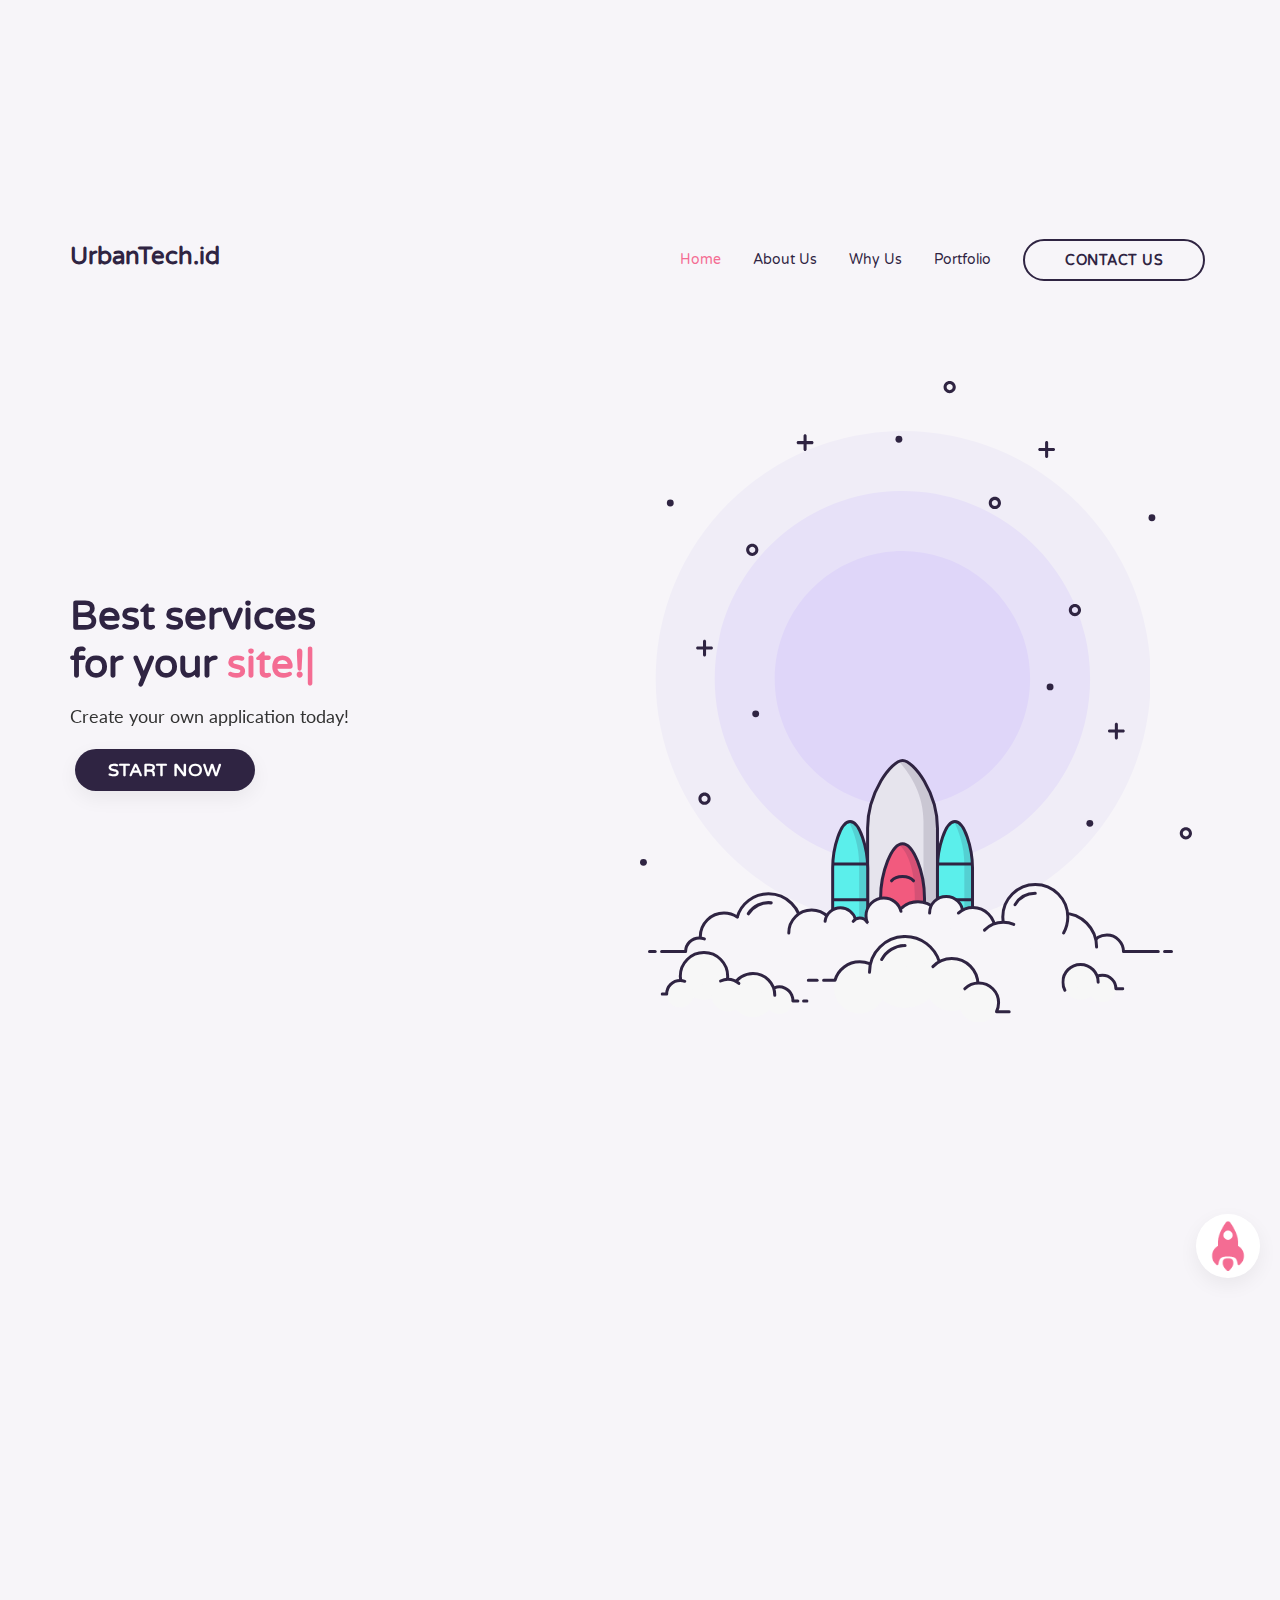
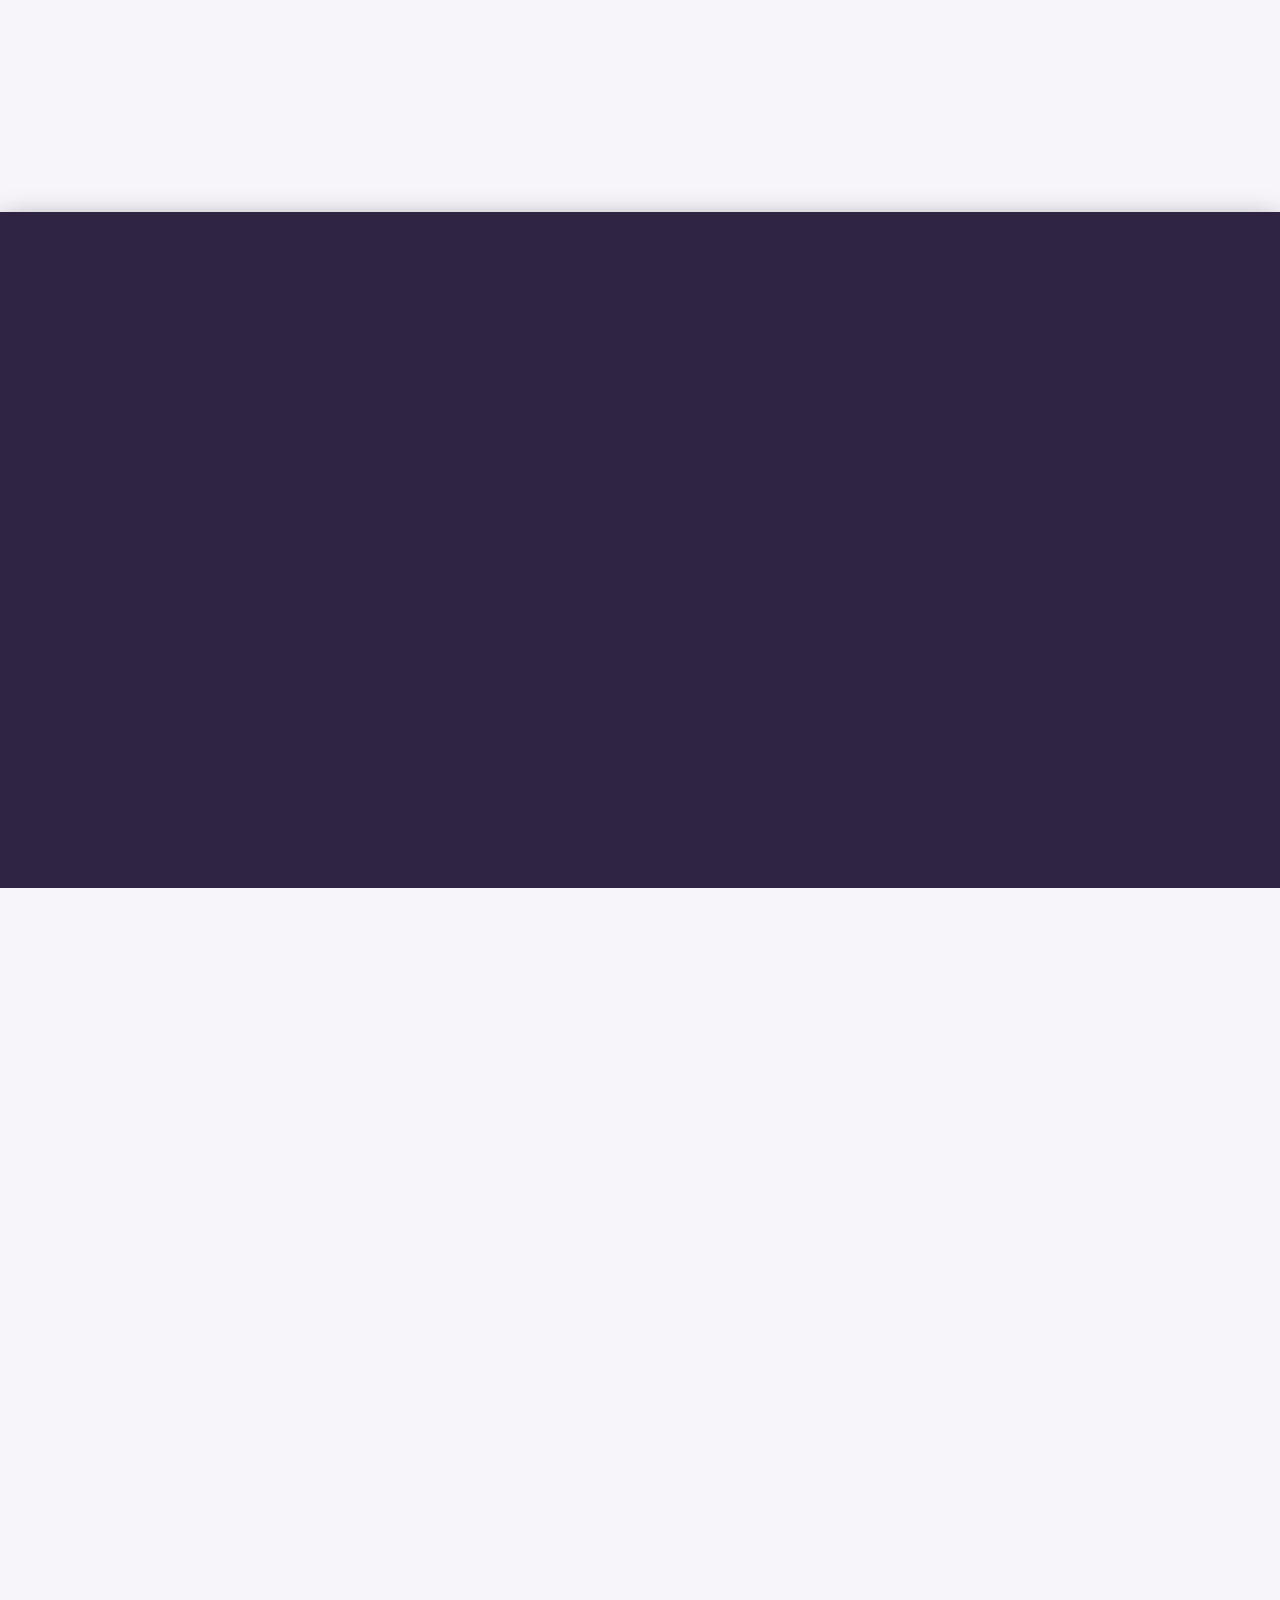
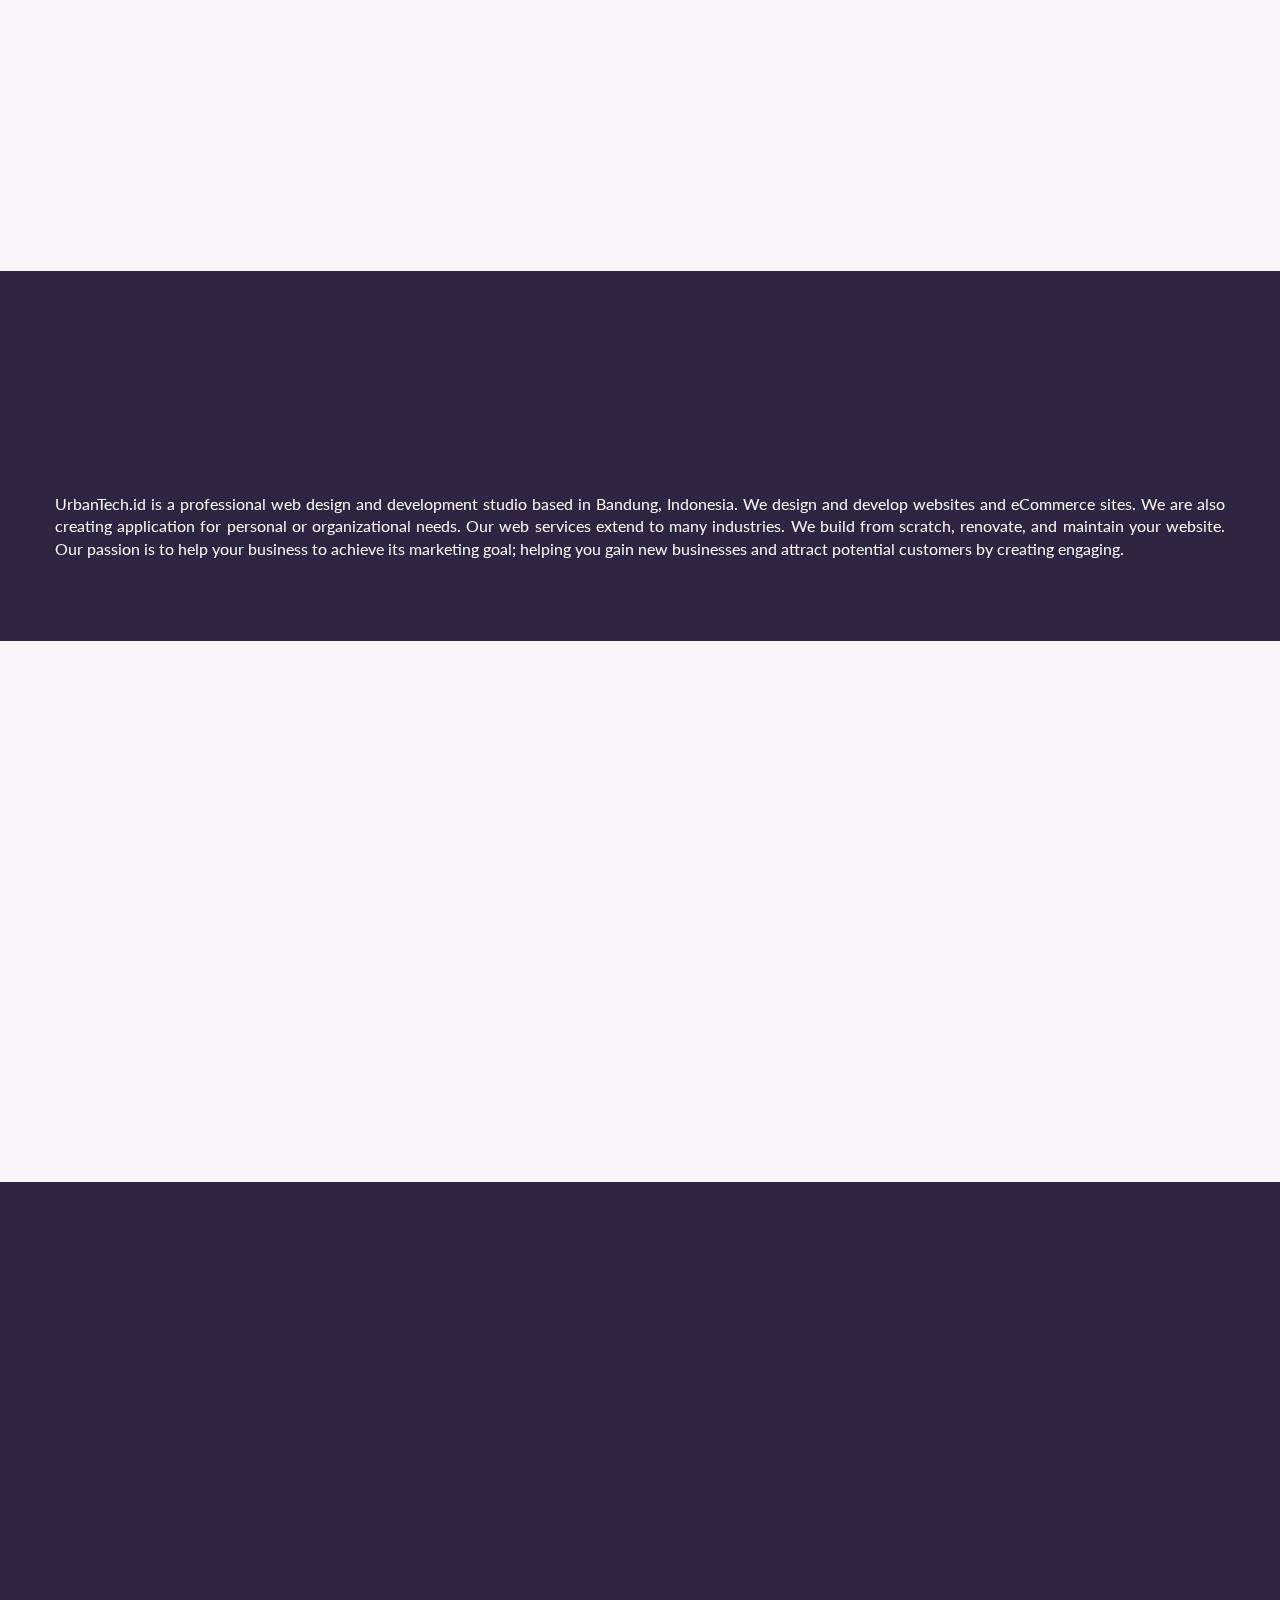
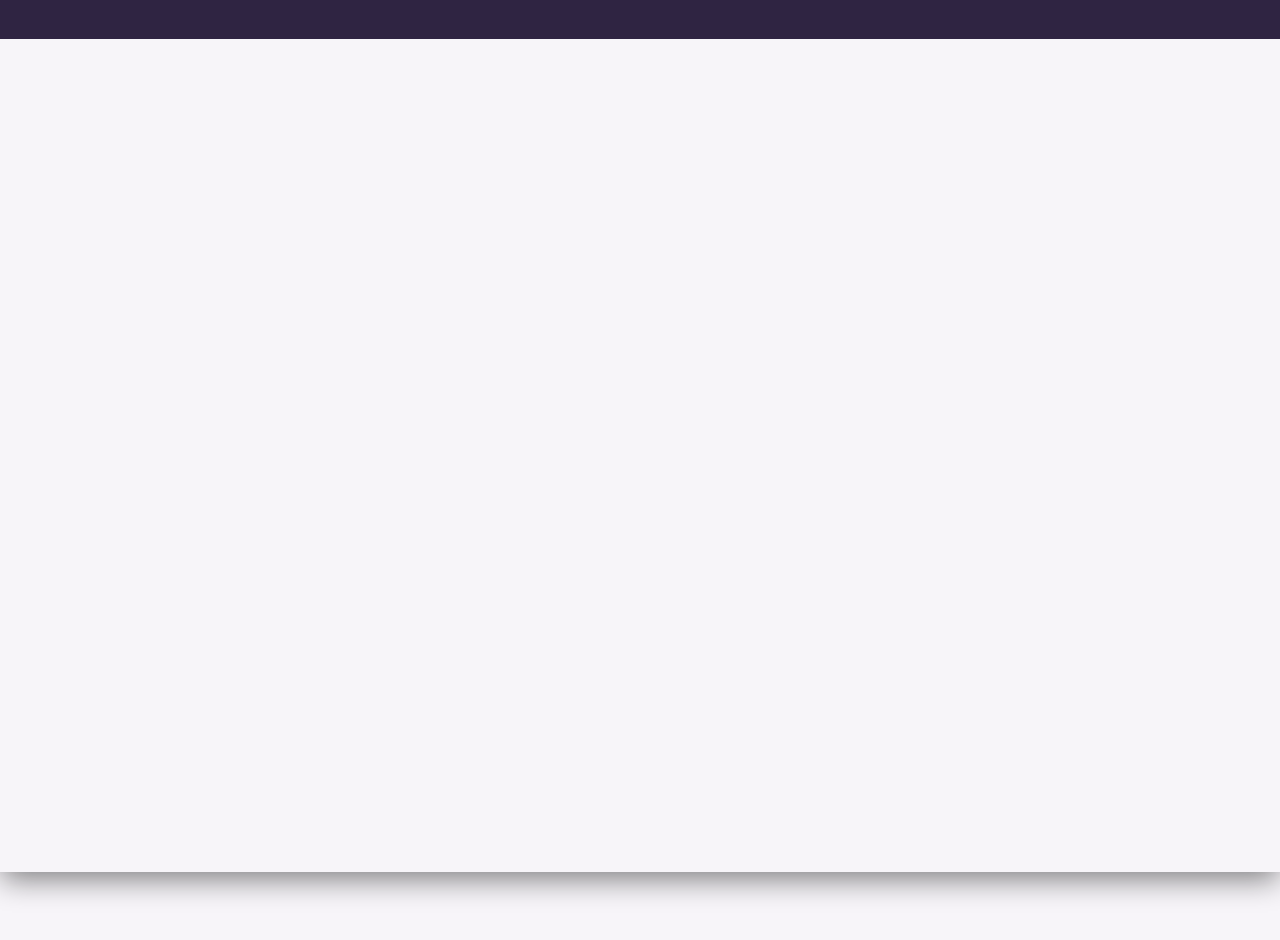
==== index.html @ 348d3db6 "urbantech" ====
<!-- --------------------------------------------
QUICK EDIT NUMBER
1. Navigation Bar (NavBar)
2. Jumbotron Text
3. Jumbotron Image (Rocket)
4. Features
5. Team
6. Quick Overview
7. Portfolio
8. Testimonials
9. News
10. Footer
11. Sroll Up Button
-------------------------------------------- -->

<!DOCTYPE html>
<html lang="en">

<head>
  <meta charset="utf-8">
  <title>UrbanTech.id</title>
  <meta name="description" content="">
  <meta name="author" content="">
  <meta http-equiv="X-UA-Compatible" content="IE=edge">
  <meta name="viewport" content="width=device-width,initial-scale=1,maximum-scale=1">
  <meta property="og:image" content="img/ogimage.jpg">
  <link rel="shortcut icon" href="img/favicon.ico" type="image/x-icon">
  <link rel="stylesheet" type="text/css" href="font/flaticon.css">
  <link href="css/assets.min.css" rel="stylesheet">
  <link href="css/style.min.css" rel="stylesheet">
  <link href="https://fonts.googleapis.com/css?family=Lato:400,700%7CVarela+Round" rel="stylesheet">
</head>

<body style="overflow: visible;">
  <!-- 
    ----------------------------
    [1. NAVIGATION BAR (NAVBAR)]
    ----------------------------
   -->
  <div class="preloader-container">
    <div class="loader"></div>
  </div>
  <header class="scrolled">
    <div class="container">
      <div class="row"><a href="index.html" class="logo">UrbanTech.id
        </a>
        <a href="#" class="menutoggle">
          <div class="bar"></div>
        </a>
        <ul class="menu">
          <li class="top-bar-wrap">
            <a href="/" class="close-icon-wrap">
              <div class="close-icon"></div>
            </a>
          </li>
          <li class="active">
            <a href="index.html">Home</a>
          </li>
          <li><a href="about.html">About Us</a>
          </li>
          <li><a href="whyus.html">Why Us</a>
          </li>
          <li>
            <a href="portfolio.html">Portfolio</a>
          </li>
          <li><a href="https://docs.google.com/forms/d/1i6crp4MxfwsPe7Lji2dTcfxMWA1uTxSIuBzwDIyTXKM/prefill" class="rocket-btn rocket-btn-ghost visible-lg-inline-block"
              target="_blank">Contact Us</a></li>
        </ul>
      </div>
    </div>
  </header>
  <!-- 
    -------------------
    [2. JUMBOTRON TEXT]
    -------------------
   -->
  <section id="hero" class="hero">
    <div class="container">
      <div class="row">
        <div class="hero-sm hidden-xs">
          <div class="col-sm-5 col-md-6 text-section">
            <div class="typed-strings" style="display: none">
              <p>site!</p>
              <p>business!</p>
              <p>ideas!</p>
            </div>
            <h1 class="hero-header">Best services<br>for your <span class="typed">businness!</span></h1>
            <p class="hero-text">Create your own application today!</p>
            <div class="button-block"><a href="#" class="rocket-btn rocket-btn-fixed-width" target="_blank">
                <span class="rocket-btn-icon-wrap"></span>
                <span class="rocket-btn-text-wrap">Start now</span></a></div>
          </div>
          <!-- 
          --------------------
          [3. JUMBOTRON IMAGE]
          --------------------
          -->
          <div class="col-sm-7 col-md-6 rocket-section">
            <div id="bg-wrap">
              <div id="bg1"><svg version="1.1" id="Layer_1" xmlns="http://www.w3.org/2000/svg" xmlns:xlink="http://www.w3.org/1999/xlink"
                  x="0px" y="0px" viewBox="0 0 495 495" style="enable-background:new 0 0 495 495" xml:space="preserve">
                  <g>
                    <circle style="fill:#F0EDF7" cx="248.2" cy="247.5" r="247.5" />
                    <rect x="0.7" style="fill:none" width="495" height="495" />
                  </g>
                </svg></div>
              <div id="bg2"><svg version="1.1" id="Layer_2" xmlns="http://www.w3.org/2000/svg" xmlns:xlink="http://www.w3.org/1999/xlink"
                  x="0px" y="0px" viewBox="0 0 495 495" style="enable-background:new 0 0 495 495" xml:space="preserve">
                  <g>
                    <path style="fill:#E7E1F8" d="M247.4,435.5c-103.5,0-187.7-84.2-187.7-187.7C59.7,144.3,143.9,60,247.4,60s187.7,84.2,187.7,187.7
    C435.1,351.3,350.9,435.5,247.4,435.5z" />
                    <rect x="-0.1" y="0.3" style="fill:none" width="495" height="495" />
                  </g>
                </svg></div>
              <div id="bg3"><svg version="1.1" id="Layer_3" xmlns="http://www.w3.org/2000/svg" xmlns:xlink="http://www.w3.org/1999/xlink"
                  x="0px" y="0px" viewBox="0 0 495 495" style="enable-background:new 0 0 495 495" xml:space="preserve">
                  <g>
                    <path style="fill:#DFD6F9" d="M247.4,375.5c-70.4,0-127.7-57.3-127.7-127.7S177,120.1,247.4,120.1s127.7,57.3,127.7,127.7
    C375.1,318.2,317.8,375.5,247.4,375.5z" />
                    <rect x="-0.1" y="0.3" style="fill:none" width="495" height="495" />
                  </g>
                </svg></div>
              <div id="stars"><svg version="1.1" id="Layer_4" xmlns="http://www.w3.org/2000/svg" xmlns:xlink="http://www.w3.org/1999/xlink"
                  x="0px" y="0px" viewBox="0 0 721.9 634" style="enable-background:new 0 0 721.9 634" xml:space="preserve">
                  <g>
                    <path class="star1" d="M568.8,307.5c-4.4,0-8-3.6-8-8c0-4.4,3.6-8,8-8c4.4,0,8,3.6,8,8C576.8,303.9,573.2,307.5,568.8,307.5z
     M568.8,295.5c-2.2,0-4,1.8-4,4c0,2.2,1.8,4,4,4s4-1.8,4-4C572.8,297.3,571,295.5,568.8,295.5z" />
                    <path class="star2" d="M84.4,554.3c-4.4,0-8-3.6-8-8c0-4.4,3.6-8,8-8c4.4,0,8,3.6,8,8C92.4,550.8,88.8,554.3,84.4,554.3z M84.4,542.3
    c-2.2,0-4,1.8-4,4c0,2.2,1.8,4,4,4c2.2,0,4-1.8,4-4C88.4,544.1,86.6,542.3,84.4,542.3z" />
                    <path class="star3" d="M405,16c-4.4,0-8-3.6-8-8c0-4.4,3.6-8,8-8c4.4,0,8,3.6,8,8C413,12.4,409.4,16,405,16z M405,4c-2.2,0-4,1.8-4,4
    c0,2.2,1.8,4,4,4c2.2,0,4-1.8,4-4C409,5.8,407.2,4,405,4z" />
                    <path class="star4" d="M713.9,599.6c-4.4,0-8-3.6-8-8c0-4.4,3.6-8,8-8c4.4,0,8,3.6,8,8C721.9,596,718.3,599.6,713.9,599.6z
     M713.9,587.6c-2.2,0-4,1.8-4,4c0,2.2,1.8,4,4,4c2.2,0,4-1.8,4-4C717.9,589.4,716.1,587.6,713.9,587.6z" />
                    <path class="star5" d="M464.1,167.5c-4.4,0-8-3.6-8-8c0-4.4,3.6-8,8-8c4.4,0,8,3.6,8,8C472.1,163.9,468.5,167.5,464.1,167.5z
     M464.1,155.5c-2.2,0-4,1.8-4,4c0,2.2,1.8,4,4,4c2.2,0,4-1.8,4-4C468.1,157.3,466.3,155.5,464.1,155.5z" />
                    <path class="star6" d="M146.8,228.8c-4.4,0-8-3.6-8-8c0-4.4,3.6-8,8-8s8,3.6,8,8C154.8,225.3,151.2,228.8,146.8,228.8z M146.8,216.8
    c-2.2,0-4,1.8-4,4c0,2.2,1.8,4,4,4s4-1.8,4-4C150.8,218.6,149,216.8,146.8,216.8z" />
                    <path class="star7" d="M93.4,347.3h-7v-7c0-1.1-0.9-2-2-2s-2,0.9-2,2v7h-7c-1.1,0-2,0.9-2,2c0,1.1,0.9,2,2,2h7v7c0,1.1,0.9,2,2,2
    s2-0.9,2-2v-7h7c1.1,0,2-0.9,2-2C95.4,348.2,94.5,347.3,93.4,347.3z" />
                    <path class="star8" d="M224.9,78.6h-7v-7c0-1.1-0.9-2-2-2c-1.1,0-2,0.9-2,2v7h-7c-1.1,0-2,0.9-2,2s0.9,2,2,2h7v7c0,1.1,0.9,2,2,2
    c1.1,0,2-0.9,2-2v-7h7c1.1,0,2-0.9,2-2S226,78.6,224.9,78.6z" />
                    <path class="star9" d="M540.8,87.6h-7v-7c0-1.1-0.9-2-2-2s-2,0.9-2,2v7h-7c-1.1,0-2,0.9-2,2s0.9,2,2,2h7v7c0,1.1,0.9,2,2,2s2-0.9,2-2
    v-7h7c1.1,0,2-0.9,2-2S541.9,87.6,540.8,87.6z" />
                    <path class="star10" d="M632,455.8h-7v-7c0-1.1-0.9-2-2-2c-1.1,0-2,0.9-2,2v7h-7c-1.1,0-2,0.9-2,2s0.9,2,2,2h7v7c0,1.1,0.9,2,2,2
    c1.1,0,2-0.9,2-2v-7h7c1.1,0,2-0.9,2-2S633.1,455.8,632,455.8z" />
                    <circle class="star11" cx="151.3" cy="435.3" r="4.5" />
                    <circle class="star12" cx="338.6" cy="76.1" r="4.5" />
                    <circle class="star13" cx="669.5" cy="178.8" r="4.5" />
                    <circle class="star14" cx="588.3" cy="578.5" r="4.5" />
                    <circle class="star15" cx="39.6" cy="159.5" r="4.5" />
                    <circle class="star16" cx="536.3" cy="400.1" r="4.5" />
                    <circle class="star17" cx="4.5" cy="629.5" r="4.5" />
                  </g>
                </svg></div>
            </div>
            <div id="rocket-wrap"><svg version="1.1" id="Layer_5" xmlns="http://www.w3.org/2000/svg" xmlns:xlink="http://www.w3.org/1999/xlink"
                x="0px" y="0px" viewBox="0 0 171.3 621.9" style="enable-background:new 0 0 171.3 621.9" xml:space="preserve">
                <path style="fill:#E6E4ED;stroke:#2F2442;stroke-width:3;stroke-linejoin:round;stroke-miterlimit:10" d="M99.7,280.9h-28v10.5
l-3,5.3c0,2.1,1.7,3.8,3.8,3.8H99c2.1,0,3.8-1.7,3.8-3.8l-3-5.3v-10.5H99.7z" />
                <g>
                  <path style="fill:#E6E4ED;stroke:#2F2442;stroke-width:3;stroke-linejoin:round;stroke-miterlimit:10" d="M147.8,303.8v-7.3h-19.3
v7.3l-3,5.3c0,2.1,1.7,3.8,3.8,3.8h17.9c2.1,0,3.8-1.7,3.8-3.8L147.8,303.8z" />
                  <line style="fill:none;stroke:#2F2442;stroke-width:3;stroke-linecap:round;stroke-linejoin:round;stroke-miterlimit:10"
                    x1="128.5" y1="303.8" x2="147.8" y2="303.8" />
                </g>
                <g>
                  <path style="fill:#E6E4ED;stroke:#2F2442;stroke-width:3;stroke-linejoin:round;stroke-miterlimit:10" d="M42.8,303.8v-7.3H23.5
v7.3l-3,5.3c0,2.1,1.7,3.8,3.8,3.8h17.9c2.1,0,3.8-1.7,3.8-3.8L42.8,303.8z" />
                  <line style="fill:none;stroke:#2F2442;stroke-width:3;stroke-linecap:round;stroke-linejoin:round;stroke-miterlimit:10"
                    x1="23.5" y1="303.8" x2="42.8" y2="303.8" />
                </g>
                <rect x="128.5" y="296.5" style="opacity:0.15;fill:#2F2442;enable-background:new" width="19.3" height="7.3" />
                <rect x="23.5" y="296.5" style="opacity:0.15;fill:#2F2442;enable-background:new" width="19.3" height="7.3" />
                <rect x="71.7" y="280.9" style="opacity:0.15;fill:#2F2442;enable-background:new" width="28" height="6" />
                <path style="fill:#E6E4ED;stroke:#2F2442;stroke-width:3;stroke-linejoin:round;stroke-miterlimit:10" d="M120.7,273.6V69.4
c0-35.6-23.8-67.9-35-67.9s-35,32.3-35,67.9v204.2H120.7z" />
                <path style="opacity:0.15;fill:#2F2442;enable-background:new" d="M120.7,69.4v204.2h-14v-211c0-25.6-11.4-45.5-24.6-60.2
c1.3-0.6,2.5-0.9,3.6-0.9C96.9,1.5,120.7,33.8,120.7,69.4z" />
                <path style="fill:#F25A7E;stroke:#2F2442;stroke-width:3;stroke-linejoin:round;stroke-miterlimit:10" d="M107.7,280.8V139.5
c0-26.2-11.2-54.7-22-54.7s-22,28.5-22,54.7v141.3H107.7z" />
                <path style="opacity:0.15;fill:#2F2442;enable-background:new" d="M107.7,139.5v141.3H98V137c0-26.4-7.4-44.5-15.8-51.2
c1.5-1.1,2-1,3.6-1C96.5,84.8,107.7,113.3,107.7,139.5z" />
                <path style="fill:#5BEFEB;stroke:#2F2442;stroke-width:3;stroke-linejoin:round;stroke-miterlimit:10" d="M138.2,62.6
c-9.7,0-17.5,26.3-17.5,46.7v181.3c0,3.3,2.7,5.9,6,5.9h23.1c3.3,0,6-2.7,6-5.9V109.3C155.7,88.9,147.8,62.6,138.2,62.6z" />
                <path style="opacity:0.15;fill:#2F2442;enable-background:new" d="M156.1,109.3v181.3c0,3.3-2.7,6-6,6h-2.5V105.1
c0-17.4-5.3-32.4-10.3-42.4c0.4-0.1,0.9-0.2,1.3-0.2C148.3,62.6,156.1,88.9,156.1,109.3z" />
                <path style="fill:#5BEFEB;stroke:#2F2442;stroke-width:3;stroke-linejoin:round;stroke-miterlimit:10" d="M33.2,62.6
c-9.7,0-17.5,26.3-17.5,46.7v181.3c0,3.3,2.7,5.9,6,5.9h23.1c3.3,0,6-2.7,6-5.9V109.3C50.7,88.9,42.8,62.6,33.2,62.6z" />
                <path style="opacity:0.15;fill:#2F2442;enable-background:new" d="M50.7,109.3v181.3c0,3.3-2.7,6-6,6h-2.5V105.1
c0-17.4-5.3-32.4-10.3-42.4c0.4-0.1,0.9-0.2,1.3-0.2C42.8,62.6,50.7,88.9,50.7,109.3z" />
                <g>
                  <line style="fill:none;stroke:#2F2442;stroke-width:3;stroke-miterlimit:10" x1="15.7" y1="105.1" x2="50.5"
                    y2="105.1" />
                  <line style="fill:none;stroke:#2F2442;stroke-width:3;stroke-miterlimit:10" x1="15.7" y1="140.9" x2="50.5"
                    y2="140.9" />
                  <line style="fill:none;stroke:#2F2442;stroke-width:3;stroke-miterlimit:10" x1="15.7" y1="176.7" x2="50.5"
                    y2="176.7" />
                  <line style="fill:none;stroke:#2F2442;stroke-width:3;stroke-miterlimit:10" x1="15.7" y1="212.4" x2="50.5"
                    y2="212.4" />
                </g>
                <g>
                  <line style="fill:none;stroke:#2F2442;stroke-width:3;stroke-miterlimit:10" x1="120.4" y1="105.1" x2="155.2"
                    y2="105.1" />
                  <line style="fill:none;stroke:#2F2442;stroke-width:3;stroke-miterlimit:10" x1="120.4" y1="140.9" x2="155.2"
                    y2="140.9" />
                  <line style="fill:none;stroke:#2F2442;stroke-width:3;stroke-miterlimit:10" x1="120.4" y1="176.7" x2="155.2"
                    y2="176.7" />
                  <line style="fill:none;stroke:#2F2442;stroke-width:3;stroke-miterlimit:10" x1="120.4" y1="212.4" x2="155.2"
                    y2="212.4" />
                </g>
                <path style="fill:#E6E4ED;stroke:#2F2442;stroke-width:3;stroke-linejoin:round;stroke-miterlimit:10" d="M63.6,151.4v129.4
L6.5,268.1c-0.1,0-0.2,0-0.3-0.1c-2.7-0.7-4.7-3.2-4.7-6.1v-17.1C1.5,215.2,45.7,227.1,63.6,151.4z" />
                <path style="fill:none;stroke:#2F2442;stroke-width:3;stroke-linejoin:round;stroke-miterlimit:10" d="M11.3,269.2v-19.4
c0-25.2,31.7-20.5,52.3-64.4" />
                <path style="fill:#E6E4ED;stroke:#2F2442;stroke-width:3;stroke-linejoin:round;stroke-miterlimit:10" d="M107.7,151.4v129.4
l57.1-12.7c0.1,0,0.2,0,0.3-0.1c2.7-0.7,4.7-3.2,4.7-6.1v-17.1C169.8,215.2,125.6,227.1,107.7,151.4z" />
                <path style="opacity:0.15;fill:#2F2442;enable-background:new" d="M115.3,175.4v103.8l-7.6,1.7V151.4
C109.9,160.6,112.5,168.5,115.3,175.4z" />
                <path style="fill:none;stroke:#2F2442;stroke-width:3;stroke-linejoin:round;stroke-miterlimit:10" d="M160,269.2v-19.4
c0-25.2-31.7-20.5-52.3-64.4" />
                <path style="fill:none;stroke:#2F2442;stroke-width:3;stroke-linecap:round;stroke-linejoin:round;stroke-miterlimit:10"
                  d="
M96.7,122c-2.2-2.6-6.3-4.3-11-4.3s-8.8,1.7-11,4.3" />
                <path style="fill:#5BEFEB;stroke:#2F2442;stroke-width:3;stroke-linejoin:round;stroke-miterlimit:10" d="M90,258.2
c0,10.2-4.3,31.4-4.3,31.4s-4.3-21.2-4.3-31.4c0-10.2,1.1-13.2,4.3-13.2C88.9,245,90,248,90,258.2z" />
                <linearGradient id="SVGID_1_" gradientUnits="userSpaceOnUse" x1="85.65" y1="6.2" x2="85.65" y2="301.7"
                  gradientTransform="matrix(1 0 0 -1 0 624)">
                  <stop offset="0.3745" style="stop-color:#EDC0B2;stop-opacity:0" />
                  <stop offset="1" style="stop-color:#EDC0B2" />
                </linearGradient>
                <rect x="63.6" y="322.3" style="fill:url(#SVGID_1_)" width="44.1" height="295.5" />
                <linearGradient id="SVGID_2_" gradientUnits="userSpaceOnUse" x1="33.3" y1="2.2" x2="33.3" y2="297.7"
                  gradientTransform="matrix(1 0 0 -1 0 624)">
                  <stop offset="0.3745" style="stop-color:#EDC0B2;stop-opacity:0" />
                  <stop offset="1" style="stop-color:#EDC0B2" />
                </linearGradient>
                <rect x="22.3" y="326.3" style="fill:url(#SVGID_2_)" width="22" height="295.5" />
                <linearGradient id="SVGID_3_" gradientUnits="userSpaceOnUse" x1="138.8" y1="2.2" x2="138.8" y2="297.7"
                  gradientTransform="matrix(1 0 0 -1 0 624)">
                  <stop offset="0.3745" style="stop-color:#EDC0B2;stop-opacity:0" />
                  <stop offset="1" style="stop-color:#EDC0B2" />
                </linearGradient>
                <rect x="127.8" y="326.3" style="fill:url(#SVGID_3_)" width="22" height="295.5" />
                <path class="big-fire-1" style="fill:#EDC0B2;stroke:#2F2442;stroke-width:3;stroke-linejoin:round;stroke-miterlimit:10"
                  d="M85.7,306.2
c-20.1,0-22.8,9.1-22.8,17.6c0,25.9,22.8,48.6,22.8,48.6s22.8-22.7,22.8-48.6C108.5,315.3,105.8,306.2,85.7,306.2z" />
                <path class="big-fire-2" style="fill:#EF948F;stroke:#2F2442;stroke-width:3;stroke-linejoin:round;stroke-miterlimit:10"
                  d="M85.7,306.2
c-14.2,0-16.1,6.4-16.1,12.4c0,18.3,16.1,27.9,16.1,27.9s16.1-9.6,16.1-27.9C101.8,312.6,99.8,306.2,85.7,306.2z" />
                <path class="big-fire-3" style="fill:#F25A7E;stroke:#2F2442;stroke-width:3;stroke-linejoin:round;stroke-miterlimit:10"
                  d="M85.7,311.9
c-7.4,0-8.4,3.3-8.4,6.4c0,9.5,8.4,14.5,8.4,14.5s8.4-5,8.4-14.5C94,315.2,93,311.9,85.7,311.9z" />
                <g>
                  <path class="small-fire" style="fill:#EF948F;stroke:#2F2442;stroke-width:3;stroke-linejoin:round;stroke-miterlimit:10"
                    d="M138.2,318.6
c-9.8,0-11.1,4.5-11.1,8.6c0,12.6,11.1,19.3,11.1,19.3s11.1-6.7,11.1-19.3C149.3,323,148,318.6,138.2,318.6z" />
                </g>
                <g>
                  <path class="small-fire" style="fill:#EF948F;stroke:#2F2442;stroke-width:3;stroke-linejoin:round;stroke-miterlimit:10"
                    d="M33.2,318.6
c-9.8,0-11.1,4.5-11.1,8.6c0,12.6,11.1,19.3,11.1,19.3s11.1-6.7,11.1-19.3C44.3,323,43,318.6,33.2,318.6z" />
                </g>
              </svg></div>
            <div id="clouds-wrap">
              <div id="large-clouds"><svg version="1.1" id="Layer_6" xmlns="http://www.w3.org/2000/svg" xmlns:xlink="http://www.w3.org/1999/xlink"
                  x="0px" y="0px" viewBox="0 0 525 1082.1" style="enable-background:new 0 0 525 1082.1" xml:space="preserve">
                  <g>
                    <polygon style="fill:#F7F5F9" points="477.2,76.8 387.3,60.3 316.8,47.1 241.4,37.2 154.1,53.8 46.1,72.7 46.1,1082.1
    477.2,1082.1 	" />
                    <circle style="fill:#F7F5F9" cx="270" cy="43.4" r="24.6" />
                    <path style="fill:none;stroke:#2F2442;stroke-width:3;stroke-linecap:round;stroke-linejoin:round;stroke-miterlimit:10"
                      d="
    M245.4,43.4c0-13.6,11-24.6,24.6-24.6s24.6,11,24.6,24.6" />
                    <circle style="fill:#F7F5F9" cx="235.8" cy="32.8" r="17.8" />
                    <path style="fill:none;stroke:#2F2442;stroke-width:3;stroke-linecap:round;stroke-linejoin:round;stroke-miterlimit:10"
                      d="
    M219.1,39c-0.7-1.9-1.1-4-1.1-6.2c0-9.8,8-17.8,17.8-17.8c8.3,0,15.2,5.6,17.2,13.3" />
                    <circle style="fill:#F7F5F9" cx="298.2" cy="30" r="16.6" />
                    <path style="fill:#F7F5F9;stroke:#2F2442;stroke-width:3;stroke-linecap:round;stroke-linejoin:round;stroke-miterlimit:10"
                      d="
    M281.6,30c0-9.2,7.4-16.6,16.6-16.6s16.6,7.4,16.6,16.6" />
                    <path style="fill:#F7F5F9;stroke:#2F2442;stroke-width:3;stroke-linecap:round;stroke-linejoin:round;stroke-miterlimit:10"
                      d="
    M281.6,30" />
                    <ellipse transform="matrix(0.2326 -0.9726 0.9726 0.2326 50.2449 150.4527)" style="fill:#F7F5F9" cx="120.5"
                      cy="43.4" rx="32.7" ry="32.7" />
                    <path style="fill:#F7F5F9;stroke:#2F2442;stroke-width:3;stroke-linecap:round;stroke-linejoin:round;stroke-miterlimit:10"
                      d="
    M89.2,34.2c4-13.6,16.5-23.4,31.3-23.4c18,0,32.7,14.6,32.7,32.7" />
                    <circle style="fill:#F7F5F9" cx="163.6" cy="49.9" r="22.8" />
                    <path style="fill:#F7F5F9;stroke:#2F2442;stroke-width:3;stroke-linecap:round;stroke-linejoin:round;stroke-miterlimit:10"
                      d="
    M140.8,49.9c0-12.6,10.2-22.8,22.8-22.8s22.8,10.2,22.8,22.8" />
                    <circle style="fill:#F7F5F9" cx="192.5" cy="40.3" r="15.5" />
                    <path style="fill:#F7F5F9;stroke:#2F2442;stroke-width:3;stroke-linecap:round;stroke-linejoin:round;stroke-miterlimit:10"
                      d="
    M177.1,38.2c1-7.5,7.5-13.4,15.4-13.4c7.2,0,13.2,4.9,15,11.5" />
                    <circle style="fill:#F7F5F9" cx="211.8" cy="43.4" r="8.4" />
                    <path style="fill:#F7F5F9;stroke:#2F2442;stroke-width:3;stroke-linecap:round;stroke-linejoin:round;stroke-miterlimit:10"
                      d="
    M205.2,38.3c1.5-2,3.9-3.2,6.6-3.2c3.1,0,5.8,1.7,7.3,4.2" />
                    <circle style="fill:#F7F5F9" cx="324.9" cy="46.6" r="22" />
                    <path style="fill:#F7F5F9;stroke:#2F2442;stroke-width:3;stroke-linecap:round;stroke-linejoin:round;stroke-miterlimit:10"
                      d="
    M310.4,30c3.9-3.4,9-5.5,14.5-5.5c12.2,0,22,9.9,22,22c0,2.6-0.5,5.1-1.3,7.4" />
                    <circle style="fill:#F7F5F9" cx="459" cy="68.6" r="16.5" />
                    <line style="fill:none;stroke:#2F2442;stroke-width:3;stroke-linecap:round;stroke-linejoin:round;stroke-miterlimit:10"
                      x1="516.6" y1="68.6" x2="523.5" y2="68.6" />
                    <path style="fill:none;stroke:#2F2442;stroke-width:3;stroke-linecap:round;stroke-linejoin:round;stroke-miterlimit:10"
                      d="
    M444.2,61.4c2.7-5.5,8.3-9.3,14.8-9.3c9.1,0,16.5,7.4,16.5,16.5h34.8" />
                    <circle style="fill:#F7F5F9" cx="414.8" cy="64" r="33.8" />
                    <path style="fill:#F7F5F9;stroke:#2F2442;stroke-width:3;stroke-linecap:round;stroke-linejoin:round;stroke-miterlimit:10"
                      d="
    M381,64c0-18.7,15.1-33.8,33.8-33.8c18.7,0,33.8,15.1,33.8,33.8" />
                    <circle style="fill:#F7F5F9" cx="387.3" cy="34" r="32.5" />
                    <path style="fill:#F7F5F9;stroke:#2F2442;stroke-width:3;stroke-linecap:round;stroke-linejoin:round;stroke-miterlimit:10"
                      d="
    M356.2,43.4c-0.9-3-1.4-6.2-1.4-9.4c0-17.9,14.6-32.5,32.5-32.5s32.5,14.6,32.5,32.5c0,5.8-1.5,11.2-4.2,15.9" />
                    <circle style="fill:#F7F5F9" cx="355.4" cy="66" r="26.8" />
                    <path style="fill:#F7F5F9;stroke:#2F2442;stroke-width:3;stroke-linecap:round;stroke-linejoin:round;stroke-miterlimit:10"
                      d="
    M336.5,47.1c4.8-4.8,11.5-7.8,18.9-7.8c3.7,0,7.2,0.7,10.4,2.1" />
                    <circle style="fill:#F7F5F9" cx="75.9" cy="53.8" r="23.7" />
                    <path style="fill:#F7F5F9;stroke:#2F2442;stroke-width:3;stroke-linecap:round;stroke-linejoin:round;stroke-miterlimit:10"
                      d="
    M52.3,53.8c0-13.1,10.6-23.7,23.7-23.7c4.9,0,9.5,1.5,13.2,4" />
                    <circle style="fill:#F7F5F9" cx="51.3" cy="68.6" r="13.7" />
                    <line style="fill:none;stroke:#2F2442;stroke-width:3;stroke-linecap:round;stroke-linejoin:round;stroke-miterlimit:10"
                      x1="7.2" y1="68.6" x2="1.5" y2="68.6" />
                    <path style="fill:none;stroke:#2F2442;stroke-width:3;stroke-linecap:round;stroke-linejoin:round;stroke-miterlimit:10"
                      d="
    M56.4,55.9c-1.6-0.6-3.3-1-5.1-1c-7.5,0-13.7,6.1-13.7,13.7h-24" />
                    <path style="fill:none;stroke:#2F2442;stroke-width:3;stroke-linecap:round;stroke-linejoin:round;stroke-miterlimit:10"
                      d="
    M367,21.7c4.2-6.9,11.7-11.4,20.3-11.4" />
                    <path style="fill:none;stroke:#2F2442;stroke-width:3.2867;stroke-linecap:round;stroke-linejoin:round;stroke-miterlimit:10"
                      d="
    M100.4,30.7c4.8-7.5,13.6-11.9,22.7-10.9" />
                  </g>
                </svg></div>
              <div id="cloud-1"><svg version="1.1" id="Layer_7" xmlns="http://www.w3.org/2000/svg" xmlns:xlink="http://www.w3.org/1999/xlink"
                  x="0px" y="0px" viewBox="0 0 204 87.6" style="enable-background:new 0 0 204 87.6" xml:space="preserve">
                  <g>
                    <circle style="fill:#F7F7F7" cx="52.8" cy="52.6" r="25.8" />
                    <line style="fill:none;stroke:#2F2442;stroke-width:3;stroke-linecap:round;stroke-linejoin:round;stroke-miterlimit:10"
                      x1="10.3" y1="45.2" x2="1.5" y2="45.2" />
                    <path style="fill:none;stroke:#2F2442;stroke-width:3;stroke-linecap:round;stroke-linejoin:round;stroke-miterlimit:10"
                      d="
    M78.7,52.6c0-14.3-11.6-25.8-25.8-25.8c-11.7,0-21.5,7.7-24.7,18.4l-11.4,0" />
                    <circle style="fill:#F7F7F7" cx="98.3" cy="37.2" r="35.7" />
                    <path style="fill:#F7F7F7;stroke:#2F2442;stroke-width:3;stroke-linecap:round;stroke-linejoin:round;stroke-miterlimit:10"
                      d="
    M62.7,37.2c0-19.7,16-35.7,35.7-35.7c16,0,29.6,10.6,34.1,25.1" />
                    <circle style="fill:#F7F7F7" cx="145" cy="49.7" r="26.2" />
                    <path style="fill:#F7F7F7;stroke:#2F2442;stroke-width:3;stroke-linecap:round;stroke-linejoin:round;stroke-miterlimit:10"
                      d="
    M126.1,31.6c4.8-5,11.5-8.1,18.9-8.1c14.5,0,26.2,11.7,26.2,26.2" />
                    <circle style="fill:#F7F7F7" cx="172" cy="67.8" r="19.8" />
                    <path style="fill:none;stroke:#2F2442;stroke-width:3;stroke-linecap:round;stroke-linejoin:round;stroke-miterlimit:10"
                      d="
    M158,53.8c3.6-3.6,8.5-5.8,14-5.8c10.9,0,19.8,8.9,19.8,19.8c0,3.2-0.8,6.2-2.1,8.9h12.8" />
                    <path style="fill:none;stroke:#2F2442;stroke-width:3;stroke-linecap:round;stroke-linejoin:round;stroke-miterlimit:10"
                      d="
    M74.9,24.5c4.5-8.3,13.3-14,23.4-14" />
                  </g>
                </svg></div>
              <div id="cloud-2"><svg version="1.1" id="Layer_8" xmlns="http://www.w3.org/2000/svg" xmlns:xlink="http://www.w3.org/1999/xlink"
                  x="0px" y="0px" viewBox="0 0 148 66.2" style="enable-background:new 0 0 148 66.2" xml:space="preserve">
                  <g>
                    <ellipse transform="matrix(0.9339 -0.3576 0.3576 0.9339 -9.8549 45.7334)" style="fill:#F7F7F7" cx="118.7"
                      cy="49.5" rx="13.5" ry="13.5" />
                    <line style="fill:#F7F7F7;stroke:#2F2442;stroke-width:3;stroke-linecap:round;stroke-linejoin:round;stroke-miterlimit:10"
                      x1="143" y1="50" x2="146.5" y2="50" />
                    <path style="fill:#F7F7F7;stroke:#2F2442;stroke-width:3;stroke-linecap:round;stroke-linejoin:round;stroke-miterlimit:10"
                      d="
    M106.1,54.3c-2.7-7,0.8-14.8,7.8-17.5c7-2.7,14.8,0.8,17.5,7.8c0.7,1.7,1,3.5,0.9,5.3l5,0" />
                    <circle style="fill:#F7F7F7" cx="92.3" cy="44.4" r="21.8" />
                    <path style="fill:#F7F7F7;stroke:#2F2442;stroke-width:3;stroke-linecap:round;stroke-linejoin:round;stroke-miterlimit:10"
                      d="
    M72.9,34.4c3.6-7.1,11-11.9,19.5-11.9c12.1,0,21.8,9.8,21.8,21.8" />
                    <circle style="fill:#F7F7F7" cx="43.4" cy="25.2" r="23.7" />
                    <path style="fill:#F7F7F7;stroke:#2F2442;stroke-width:3;stroke-linecap:round;stroke-linejoin:round;stroke-miterlimit:10"
                      d="
    M21.9,35.3c-1.4-3.1-2.2-6.5-2.2-10.1c0-13.1,10.6-23.7,23.7-23.7s23.7,10.6,23.7,23.7c0,2.5-0.4,4.9-1.1,7.1" />
                    <circle style="fill:#F7F7F7" cx="67.4" cy="44.4" r="16.2" />
                    <path style="fill:#F7F7F7;stroke:#2F2442;stroke-width:3;stroke-linecap:round;stroke-linejoin:round;stroke-miterlimit:10"
                      d="
    M60,30c2.2-1.1,4.7-1.8,7.4-1.8c4.2,0,8,1.6,10.9,4.2" />
                    <circle style="fill:#F7F7F7" cx="19.6" cy="43" r="13.5" />
                    <path style="fill:none;stroke:#2F2442;stroke-width:3;stroke-linecap:round;stroke-linejoin:round;stroke-miterlimit:10"
                      d="
    M24.2,30.3c-1.4-0.5-3-0.8-4.6-0.8c-7.5,0-13.5,6-13.5,13.5H1.5" />
                  </g>
                </svg></div>
              <div id="cloud-3"><svg version="1.1" id="Layer_9" xmlns="http://www.w3.org/2000/svg" xmlns:xlink="http://www.w3.org/1999/xlink"
                  x="0px" y="0px" viewBox="0 0 63.2 39.4" style="enable-background:new 0 0 63.2 39.4" xml:space="preserve">
                  <g>
                    <circle style="fill:#F7F7F7" cx="41.2" cy="25.9" r="13.5" />
                    <path style="fill:#F7F7F7;stroke:#2F2442;stroke-width:3;stroke-linecap:round;stroke-linejoin:round;stroke-miterlimit:10"
                      d="
    M27.7,25.9c0-7.5,6-13.5,13.5-13.5c7.5,0,13.5,6,13.5,13.5h7" />
                    <circle style="fill:#F7F7F7" cx="19.2" cy="19.2" r="17.7" />
                    <path style="fill:#F7F7F7;stroke:#2F2442;stroke-width:3;stroke-linecap:round;stroke-linejoin:round;stroke-miterlimit:10"
                      d="
    M3.5,27.3c-1.3-2.4-2-5.2-2-8.1c0-9.8,7.9-17.7,17.7-17.7c9.8,0,17.7,7.9,17.7,17.7" />
                  </g>
                </svg></div>
            </div>
          </div>
        </div>
        <div class="hero-xs visible-xs-block">
          <div class="col-xs-12 text-xs-center text-xs-section">
            <h1 class="hero-header">Best services<br>for your <span>site!</span></h1>
            <p class="hero-text">Create your own website today!</p>

          </div>
          <div class="col-xs-12 rocket-xs-section"><img class="responsive-img" src="img/rocket-mobile.png" alt="rocket"></div>
        </div>
      </div>
    </div>
  </section>

  <!-- 
    -------------
    [4. FEATURES]
    -------------
   -->
  <main>
    <section class="dark-section features-section animated-section">
      <div class="container">
        <div class="row">
          <div class="section-header" data-anim-queue="1" data-anim-type="fadeIn">
            <h3 class="section-title">Features</h3>
            <p class="section-subtitle">UrbanTech.id is an excellent services for your business!</p>
            <hr data-anim-queue="2" data-anim-type="fadeInUp">
          </div>
        </div>
        <div class="row">
          <div class="features-inline" data-anim-queue="2" data-anim-type="fadeInUp">
            <div class="col-sm-6 col-md-3">
              <div class="feature">
                <div class="icon-wrapper"><img src="img/logos/001-design.png" alt=""></div>
                <h4>Web Design</h4>
                <p>Our experienced team will do research and make recommendations based on your ideas</p>
              </div>
            </div>
            <div class="col-sm-6 col-md-3">
              <div class="feature">
                <div class="icon-wrapper"><img src="img/logos/003-payment.png" alt=""></div>
                <h4>e-Commerce</h4>
                <p>1We develop E-commerce solution based on WooCommerce, a platform most popular in the
                  world</p>
              </div>
            </div>
            <div class="col-sm-6 col-md-3">
              <div class="feature">
                <div class="icon-wrapper"><img src="img/logos/002-devices.png" alt=""></div>
                <h4>Application</h4>
                <p>Our Experts can also creating application which using popular programming language</p>
              </div>
            </div>
            <div class="col-sm-6 col-md-3">
              <div class="feature">
                <div class="icon-wrapper"><img src="img/logos/004-smartphone.png" alt=""></div>
                <h4>Responsive Design</h4>
                <p>100% responsive, retina ready design that looks great on all devices</p>
              </div>
            </div>
          </div>
        </div>
      </div>
    </section>

    <!-- 
    ---------
    [5. TEAM]
    ---------
   -->
    <section class="light-section team-section animated-section">
      <div class="container">
        <div class="row">
          <div class="section-header" data-anim-queue="1" data-anim-type="fadeIn">
            <h3 class="section-title">Our team</h3>
            <p class="section-subtitle">Lorem ipsum dolor sit amet, consectetur adipisicing elit.</p>
            <hr>
          </div>
        </div>
        <div class="row">
          <div id="team-carousel" class="team-carousel owl-carousel owl-theme" data-anim-queue="2" data-anim-type="fadeIn">
            <div class="card team-member">
              <div class="card-image"><img src="img/team1.jpg" alt="Jhon Doe"></div>
              <div class="card-content">
                <div class="team-member-info">
                  <h4 class="team-member-name">Jhon Doe</h4>
                  <p class="team-member-details">UI/UX designer</p>
                </div>
              </div>
              <div class="card-footer">
                <ul class="inline-list center-align">
                  <li><a class="social-icon" href="#"><i class="flaticon-facebook"></i></a></li>
                  <li><a class="social-icon" href="#"><i class="flaticon-instagram"></i></a></li>
                  <li><a class="social-icon" href="#"><i class="flaticon-linkedin"></i></a></li>
                  <li><a class="social-icon" href="#"><i class="flaticon-github"></i></a></li>
                  <li><a class="social-icon" href="#"><i class="flaticon-earth"></i></a></li>
                </ul>
              </div>
            </div>
            <div class="card team-member">
              <div class="card-image"><img src="img/team2.jpg" alt="Jhon Doe"></div>
              <div class="card-content">
                <div class="team-member-info">
                  <h4 class="team-member-name">Jolie Chastity</h4>
                  <p class="team-member-details">Project manager</p>
                </div>
              </div>
              <div class="card-footer">
                <ul class="inline-list center-align">
                  <li><a class="social-icon" href="#"><i class="flaticon-facebook"></i></a></li>
                  <li><a class="social-icon" href="#"><i class="flaticon-instagram"></i></a></li>
                  <li><a class="social-icon" href="#"><i class="flaticon-linkedin"></i></a></li>
                  <li><a class="social-icon" href="#"><i class="flaticon-github"></i></a></li>
                  <li><a class="social-icon" href="#"><i class="flaticon-earth"></i></a></li>
                </ul>
              </div>
            </div>
            <div class="card team-member">
              <div class="card-image"><img src="img/team3.jpg" alt="Jhon Doe"></div>
              <div class="card-content">
                <div class="team-member-info">
                  <h4 class="team-member-name">Roselyn Cari</h4>
                  <p class="team-member-details">Developer</p>
                </div>
              </div>
              <div class="card-footer">
                <ul class="inline-list center-align">
                  <li><a class="social-icon" href="#"><i class="flaticon-facebook"></i></a></li>
                  <li><a class="social-icon" href="#"><i class="flaticon-instagram"></i></a></li>
                  <li><a class="social-icon" href="#"><i class="flaticon-linkedin"></i></a></li>
                  <li><a class="social-icon" href="#"><i class="flaticon-github"></i></a></li>
                  <li><a class="social-icon" href="#"><i class="flaticon-earth"></i></a></li>
                </ul>
              </div>
            </div>
            <div class="card team-member">
              <div class="card-image"><img src="img/team4.jpg" alt="Jhon Doe"></div>
              <div class="card-content">
                <div class="team-member-info">
                  <h4 class="team-member-name">Darlene Shelby</h4>
                  <p class="team-member-details">Developer</p>
                </div>
              </div>
              <div class="card-footer">
                <ul class="inline-list center-align">
                  <li><a class="social-icon" href="#"><i class="flaticon-facebook"></i></a></li>
                  <li><a class="social-icon" href="#"><i class="flaticon-instagram"></i></a></li>
                  <li><a class="social-icon" href="#"><i class="flaticon-linkedin"></i></a></li>
                  <li><a class="social-icon" href="#"><i class="flaticon-github"></i></a></li>
                  <li><a class="social-icon" href="#"><i class="flaticon-earth"></i></a></li>
                </ul>
              </div>
            </div>
          </div>
        </div>
      </div>
    </section>

    <!-- 
    -------------------
    [6. QUICK OVERVIEW]
    -------------------
   -->
    <section class="dark-section subscribe-section animated-section">
      <div class="container">
        <div class="row">
          <div class="section-header" data-anim-queue="1" data-anim-type="fadeIn">
            <h3 class="section-title">Quick Overview</h3>
            <p class="section-subtitle">Lorem ipsum dolor sit amet, consectetur adipisicing elit.</p>
            <hr>
          </div>
        </div>
        <div class="row">
          <p style="text-align:justify">UrbanTech.id is a professional web design and development studio based in
            Bandung,
            Indonesia. We
            design and develop websites and eCommerce sites. We are also creating application for
            personal or organizational needs.
            Our web services extend to many industries. We build from scratch, renovate, and maintain
            your website. Our passion is to help your business to achieve its marketing goal; helping
            you gain new businesses and attract potential customers by creating engaging.</p>
        </div>
      </div>
    </section>

    <!-- 
    -----------------
    [7. PORTFOLIO]
    -----------------
    -->
    <section class="white-section portfolio-section animated-section">
      <div class="container">
        <div class="row">
          <div class="section-header" data-anim-queue="1" data-anim-type="fadeInUp">
            <h3 class="section-title">Our works</h3>
            <p class="section-subtitle">Lorem ipsum dolor sit amet, consectetur adipisicing elit.</p>
            <hr>
          </div>
        </div>
        <div class="row" data-anim-queue="2" data-anim-type="fadeInUp">
          <div class="portfolio-filters">
            <ul class="inline-list">
              <li class="portfolio-filter active" data-filter="all">All</li>
              <li class="portfolio-filter" data-filter="design">Web Design</li>
              <li class="portfolio-filter" data-filter="development">Web Development</li>
              <li class="portfolio-filter" data-filter="graphic">Graphic Design</li>
            </ul>
          </div>
        </div>
        <div class="row" data-anim-queue="3" data-anim-type="fadeInUp">
          <div id="portfolio-grid" class="portfolio-masonry portfolio-masonry-3-columns">
            <div class="grid-sizer"></div>
            <div class="portfolio-item all development design "><a href="https://syifamkds.github.io/byg/">
                <div class="portfolio-item-image"><img src="img/portfolio/BangYG.png" alt=""></div>
                <div class="portfolio-item-text"><span class="portfolio-item-description">Description</span>
                  <span class="portfolio-item-name">Musician Site</span>
                </div>
              </a></div>
            <div class="portfolio-item size-2 all development"><a href="#">
                <div class="portfolio-item-image"><img src="img/portfolio/380x760_1.jpg" alt=""></div>
                <div class="portfolio-item-text"><span class="portfolio-item-description">Description</span>
                  <span class="portfolio-item-name">Project name</span> </div>
              </a></div>
            <div class="portfolio-item all design"><a href="#">
                <div class="portfolio-item-image"><img src="img/portfolio/380x380_8.jpg" alt=""></div>
                <div class="portfolio-item-text"><span class="portfolio-item-description">Description</span>
                  <span class="portfolio-item-name">Project name</span> </div>
              </a></div>
            <div class="portfolio-item size-2 all development"><a href="#">
                <div class="portfolio-item-image"><img src="img/portfolio/380x760_2.jpg" alt=""></div>
                <div class="portfolio-item-text"><span class="portfolio-item-description">Description</span>
                  <span class="portfolio-item-name">Project name</span> </div>
              </a></div>
            <div class="portfolio-item size-2 all development"><a href="#">
                <div class="portfolio-item-image"><img src="img/portfolio/380x760_3.jpg" alt=""></div>
                <div class="portfolio-item-text"><span class="portfolio-item-description">Description</span>
                  <span class="portfolio-item-name">Project name</span> </div>
              </a></div>
            <div class="portfolio-item all design"><a href="#">
                <div class="portfolio-item-image"><img src="img/portfolio/380x380_9.jpg" alt=""></div>
                <div class="portfolio-item-text"><span class="portfolio-item-description">Description</span>
                  <span class="portfolio-item-name">Project name</span> </div>
              </a></div>
            <div class="portfolio-item all graphic"><a href="#">
                <div class="portfolio-item-image"><img src="img/portfolio/380x380_10.jpg" alt=""></div>
                <div class="portfolio-item-text"><span class="portfolio-item-description">Description</span>
                  <span class="portfolio-item-name">Project name</span> </div>
              </a></div>
            <div class="portfolio-item all graphic"><a href="#">
                <div class="portfolio-item-image"><img src="img/portfolio/380x380_11.jpg" alt=""></div>
                <div class="portfolio-item-text"><span class="portfolio-item-description">Description</span>
                  <span class="portfolio-item-name">Project name</span> </div>
              </a></div>
            <div class="portfolio-item all graphic"><a href="#">
                <div class="portfolio-item-image"><img src="img/portfolio/380x380_12.jpg" alt=""></div>
                <div class="portfolio-item-text"><span class="portfolio-item-description">Description</span>
                  <span class="portfolio-item-name">Project name</span> <span class="portfolio-item-link"><i class="fa fa-link"
                      aria-hidden="true"></i></span></div>
              </a></div>
          </div>
        </div>
      </div>
    </section>

    <!-- 
    -----------------
    [8. TESTIMONIALS]
    -----------------
    -->
    <section class="dark-section testimonials-section animated-section">
      <div class="container">
        <div class="row">
          <div id="testimonials-carousel" class="testimonials-carousel owl-carousel owl-theme" data-anim-queue="1"
            data-anim-type="fadeInUp">
            <div class="testimonial">
              <div class="client-info"><img src="img/face-small-1.jpg" alt="client01">
                <h4 class="client-name">Jolie Chastity</h4>
                <p class="client-details">Manager</p>
              </div>
              <p class="client-testimonial">Lorem ipsum dolor sit amet, consectetur adipisicing elit.
                Aliquam aspernatur deleniti dolorem doloribus dolorum eius eligendi necessitatibus odit
                officia praesentium quaerat quia quis, reiciendis sed sint sunt voluptatem
                necessitatibus odit.</p>
            </div>
            <div class="testimonial">
              <div class="client-info"><img src="img/face-small-2.jpg" alt="client01">
                <h4 class="client-name">Jhon Doe</h4>
                <p class="client-details">First customer</p>
              </div>
              <p class="client-testimonial">Lorem ipsum dolor sit amet, consectetur adipisicing elit.
                Aliquam aspernatur deleniti dolorem doloribus dolorum eius eligendi necessitatibus odit
                officia praesentium quaerat quia quis, reiciendis sed sint sunt voluptatem? Quis,
                quisquam!</p>
            </div>
            <div class="testimonial">
              <div class="client-info"><img src="img/face-small-3.jpg" alt="client01">
                <h4 class="client-name">Roselyn Cari</h4>
                <p class="client-details">CEO</p>
              </div>
              <p class="client-testimonial">Lorem ipsum dolor sit amet, consectetur adipisicing elit.
                Aliquam aspernatur deleniti dolorem doloribus dolorum eius eligendi necessitatibus.</p>
            </div>
          </div>
        </div>
      </div>
    </section>

    <!-- 
    ---------
    [9. NEWS]
    ---------
   -->
    <section class="light-section recent-blog-posts-section animated-section">
      <div class="container">
        <div class="row">
          <div class="section-header" data-anim-queue="1" data-anim-type="fadeInUp">
            <h3 class="section-title">Our news</h3>
            <p class="section-subtitle">Latest blog posts</p>
            <hr>
          </div>
        </div>
        <div class="row">
          <div id="recent-posts-carousel" class="posts-carousel owl-carousel owl-theme" data-anim-queue="2"
            data-anim-type="fadeInUp">
            <div class="card blog-card">
              <div class="card-image card-image-with-hover"><img src="img/blog-thumbnail-1.jpg" alt=""></div>
              <div class="card-content">
                <div class="blog-card-info"><a href="#" class="post-date">
                    <span>January 01.2017</span> </a><a href="#" class="post-comments">
                    <span>12</span> </a><a href="#" class="post-likes">
                    <span>2</span>
                  </a></div>
                <h4 class="blog-card-header"><a href="#">Blog Post Title</a></h4>
                <p class="blog-card-text">Lorem ipsum dolor sit amet, consectetur adipisicing elit. Ad
                  amet, asperiores at commodi...</p><a href="#" class="more">Read more</a>
              </div>
            </div>
            <div class="card blog-card">
              <div class="card-image card-image-with-hover"><img src="img/blog-thumbnail-2.jpg" alt=""></div>
              <div class="card-content">
                <div class="blog-card-info"><a href="#" class="post-date">
                    <span>January 01.2017</span> </a><a href="#" class="post-comments">
                    <span>12</span> </a><a href="#" class="post-likes">
                    <span>2</span></a></div>
                <h4 class="blog-card-header"><a href="#">Blog Post Title</a></h4>
                <p class="blog-card-text">Lorem ipsum dolor sit amet, consectetur adipisicing elit. Ad
                  amet, asperiores at commodi...</p><a href="#" class="more">Read more</a>
              </div>
            </div>
            <div class="card blog-card">
              <div class="card-image card-image-with-hover"><img src="img/blog-thumbnail-3.jpg" alt=""></div>
              <div class="card-content">
                <div class="blog-card-info"><a href="#" class="post-date">
                    <span>January 01.2017</span> </a><a href="#" class="post-comments">
                    <span>12</span> </a><a href="#" class="post-likes">
                    <span>2</span></a></div>
                <h4 class="blog-card-header"><a href="#">Blog Post Title</a></h4>
                <p class="blog-card-text">Lorem ipsum dolor sit amet, consectetur adipisicing elit. Ad
                  amet, asperiores at commodi...</p><a href="#" class="more">Read more</a>
              </div>
            </div>
            <div class="card blog-card">
              <div class="card-image card-image-with-hover"><img src="img/blog-thumbnail-4.jpg" alt=""></div>
              <div class="card-content">
                <div class="blog-card-info"><a href="#" class="post-date">
                    <span>January 01.2017</span> </a><a href="#" class="post-comments">
                    <span>12</span> </a><a href="#" class="post-likes">
                    <span>2</span></a></div>
                <h4 class="blog-card-header"><a href="#">Blog Post Title</a></h4>
                <p class="blog-card-text">Lorem ipsum dolor sit amet, consectetur adipisicing elit. Ad
                  amet, asperiores at commodi...</p><a href="#" class="more">Read more</a>
              </div>
            </div>
            <div class="card blog-card">
              <div class="card-image card-image-with-hover"><img src="img/blog-thumbnail-5.jpg" alt=""></div>
              <div class="card-content">
                <div class="blog-card-info"><a href="#" class="post-date">
                    <span>January 01.2017</span> </a><a href="#" class="post-comments">
                    <span>12</span> </a><a href="#" class="post-likes">
                    <span>2</span></a></div>
                <h4 class="blog-card-header"><a href="#">Blog Post Title</a></h4>
                <p class="blog-card-text">Lorem ipsum dolor sit amet, consectetur adipisicing elit. Ad
                  amet, asperiores at commodi...</p><a href="#" class="more">Read more </a>
              </div>
            </div>
          </div>
        </div>
      </div>
    </section>
  </main>

  <!-- 
    ------------
    [10. FOOTER]
    ------------
   -->
  <footer class="fix-footer">
    <div class="footer-wrapper">
      <div class="bottom-bar">
        <div class="container">
          <div class="row">
            <div class="col-md-6 text-align-left text-sm-center">© Copyright 2019 - <a href="#" target="_blank">Urban
                Tech Studio</a>.
              All Rights Reserved.</div>
            <div class="col-md-6 text-align-right text-sm-center">
              <ul class="inline-list center-align">
                <li><a class="social-icon" href="#"><i class="flaticon-facebook"></i></a></li>
                <li><a class="social-icon" href="#"><i class="flaticon-github"></i></a></li>
                <li><a class="social-icon" href="#"><i class="flaticon-instagram"></i></a></li>
              </ul>
            </div>
          </div>
        </div>
      </div>
    </div>
  </footer>

  <!-- 
    ----------------------------
    [11. SCROLL UP BUTTON]
    ----------------------------
   -->
  <div id="scrollToTop" class="scrollToTop">
    <div class="scrollToTop-circle">
      <div class="scrollToTop-icon"></div>
    </div>
  </div>
  <script src="js/assets.min.js"></script>
  <script src="js/main.min.js"></script>
</body>

</html>
---- font/flaticon.css ----
/*
  	Flaticon icon font: Flaticon
  	Creation date: 30/12/2018 14:30
  	*/

@font-face {
  font-family: "Flaticon";
  src: url("./Flaticon.eot");
  src: url("./Flaticon.eot?#iefix") format("embedded-opentype"),
       url("./Flaticon.woff") format("woff"),
       url("./Flaticon.ttf") format("truetype"),
       url("./Flaticon.svg#Flaticon") format("svg");
  font-weight: normal;
  font-style: normal;
}

@media screen and (-webkit-min-device-pixel-ratio:0) {
  @font-face {
    font-family: "Flaticon";
    src: url("./Flaticon.svg#Flaticon") format("svg");
  }
}

[class^="flaticon-"]:before, [class*=" flaticon-"]:before,
[class^="flaticon-"]:after, [class*=" flaticon-"]:after {   
  font-family: Flaticon;
        font-size: 20px;
font-style: normal;
margin-left: 20px;
}

.flaticon-facebook:before { content: "\f100"; }
.flaticon-instagram:before { content: "\f101"; }
.flaticon-linkedin:before { content: "\f102"; }
.flaticon-github:before { content: "\f103"; }
.flaticon-dribble-logo:before { content: "\f104"; }
.flaticon-earth:before { content: "\f105"; }
---- css/style.min.css ----
body{background:#f7f5f9}.container-full{width:100%;overflow:hidden}.inline-list{list-style-type:none;margin:0;padding:0;cursor:default}.inline-list li{margin:0 15px 0 0;display:inline-block}.inline-list li:last-of-type{margin-right:0!important}.inline-list li span{font-weight:700;color:#6e549b}.responsive-img{width:100%;height:auto}::-moz-selection{color:#f7f7f7;background:#f46c93}::selection{color:#f7f7f7;background:#f46c93}main{background-color:#f7f5f9;position:relative;z-index:10}@media (max-width:767px){main{margin-top:52px}}.preloader-container{position:fixed;float:left;top:0;width:100%;height:100%;bottom:0;background-color:#2f2442;z-index:999999}.preloader-container .loader{width:45px;height:30px}.preloader-container .loader:after,.preloader-container .loader:before{content:"";display:block;width:15px;height:15px;-webkit-border-radius:50%;border-radius:50%;position:absolute;top:50%;margin-top:7.5px}.preloader-container .loader:before{background-color:#f46c93;left:50%;-webkit-animation:loader-left-ball 2s infinite cubic-bezier(.645,.045,.355,1);animation:loader-left-ball 2s infinite cubic-bezier(.645,.045,.355,1)}.preloader-container .loader:after{background-color:#f7f5f9;right:50%;-webkit-animation:loader-right-ball 2s infinite cubic-bezier(.645,.045,.355,1);animation:loader-right-ball 2s infinite cubic-bezier(.645,.045,.355,1)}@-webkit-keyframes loader-left-ball{0%,100%{-webkit-transform:translateX(50%);transform:translateX(50%)}50%{-webkit-transform:translateX(-150%);transform:translateX(-150%)}}@keyframes loader-left-ball{0%,100%{-webkit-transform:translateX(50%);transform:translateX(50%)}50%{-webkit-transform:translateX(-150%);transform:translateX(-150%)}}@-webkit-keyframes loader-right-ball{0%,100%{-webkit-transform:translateX(-50%);transform:translateX(-50%)}50%{-webkit-transform:translateX(150%);transform:translateX(150%)}}@keyframes loader-right-ball{0%,100%{-webkit-transform:translateX(-50%);transform:translateX(-50%)}50%{-webkit-transform:translateX(150%);transform:translateX(150%)}}.scrollToTop{position:fixed;bottom:40px;right:20px;z-index:900;width:64px;height:64px}.scrollToTop .scrollToTop-circle{background-color:#fff;-webkit-border-radius:100%;border-radius:100%;width:64px;height:64px;position:absolute;bottom:-200px;text-align:center;cursor:pointer;-webkit-transition:all .7s ease;transition:all .7s ease}.scrollToTop .scrollToTop-icon{background-image:url(../img/rocket.png);background-size:50px 50px;background-repeat:no-repeat;background-position:center;width:64px;height:64px;font-size:2em;line-height:64px;-webkit-transition:all .75s ease;transition:all .75s ease}.scrollToTop.show .scrollToTop-circle{bottom:0}.scrollToTop.show .scrollToTop-icon{display:block!important}.scrollToTop.animated .scrollToTop-circle{bottom:-100px}.scrollToTop.animated .scrollToTop-icon{-webkit-transform:translateY(-1000px);-ms-transform:translateY(-1000px);transform:translateY(-1000px)}.margin-block{margin-top:40px;margin-bottom:40px}.margin-top-block{margin-top:40px}.no-margin-block{margin:0}.no-padding{padding:0!important}.no-padding-bottom{padding-bottom:0!important}.typed-cursor{opacity:1;-webkit-animation:blink .7s infinite;animation:blink .7s infinite}@-webkit-keyframes blink{50%{opacity:0}}@keyframes blink{50%{opacity:0}}body{font-family:Lato,Helvetica,Arial,sans-serif;font-size:16px;font-weight:400;color:#333}.blog-card .more,.blog-card .post-comments,.blog-card .post-date,.blog-card .post-likes,.card.demo-card span.demo-text,.coming-soon-countdown .countdown-section span.countdown-amount,.coming-soon-countdown .countdown-section span.countdown-period,.mfp-close,.pagination-wrap ul.pagination li a,.portfolio-section .portfolio-filters>ul>li.portfolio-filter,.portfolio-section .portfolio-item .portfolio-item-text .portfolio-item-name,.pricing .plan-title span,.pricing .price span,.quote-wrap .quote .quote-text,.rocket-btn,.round-form .round-form-wrap input,.single-post .post-author .author-description .author-socials span.follow,.ss-timeline,.varela-font,.widget.categories-widget ul.categories a span.count,.widget.recent-posts-widget a.post-title,a.styled-link,footer .bottom-bar,h1,h2,h3,h4,h5,h6,header .logo,header ul.menu>li>a,section.domain-search-section .domain-list-wrap ul.domain-list li.domain{font-family:'Varela Round',sans-serif}h1,h2,h3,h4,h5,h6{margin:0;color:#2f2442}h1.thin,h2.thin,h3.thin,h4.thin,h5.thin,h6.thin{font-size:85%;font-weight:inherit}h1 a,h2 a,h3 a,h4 a,h5 a,h6 a{color:#2f2442;text-decoration:none;-webkit-transition:color .5s;transition:color .5s}h1 a:hover,h2 a:hover,h3 a:hover,h4 a:hover,h5 a:hover,h6 a:hover{color:#f46c93;text-decoration:none}h1 span,h2 span,h3 span,h4 span,h5 span,h6 span{color:#f46c93}h1{font-size:60px;font-weight:600;line-height:84px;margin-top:16px;margin-bottom:16px}h2{font-size:44px;font-weight:600;line-height:64px;margin-top:14px;margin-bottom:14px}h3{font-size:36px;font-weight:600;line-height:48px;margin-top:12px;margin-bottom:12px}h4{font-size:24px;font-weight:400;line-height:36px;margin-top:10px;margin-bottom:10px}h5{font-size:18px;font-weight:400;line-height:30px;margin-top:8px;margin-bottom:8px}h6{font-size:16px;font-weight:400;line-height:26px;margin-top:6px;margin-bottom:6px}p{font-size:16px;font-weight:400;margin-bottom:20px}.text-bold,b,strong{font-weight:500}hr{max-width:50px;margin-top:15px;margin-bottom:20px;border:4px #f46c93;-webkit-border-radius:4px;border-radius:4px;border-top-style:solid}hr.left{margin-left:0}.text-align-left{text-align:left}.text-align-right{text-align:right}.text-align-center{text-align:center}.text-gray{color:#757575}.text-uppercase{text-transform:uppercase}.text-italic{font-style:italic}.text-strike-through{text-decoration:line-through}@media (max-width:992px){.text-sm-center{text-align:center}}@media (max-width:768px){.text-xs-center{text-align:center}}a{color:#6e549b;-webkit-transition:all .5s;transition:all .5s}a:active,a:focus,a:hover{color:#f46c93;outline:0;text-decoration:none}a.styled-link{color:#2f2442}a.styled-link i{padding-left:5px;color:#f46c93;-webkit-transition:padding .3s ease;transition:padding .3s ease}a.styled-link:active,a.styled-link:focus,a.styled-link:hover{color:#f46c93}a.styled-link:active i,a.styled-link:focus i,a.styled-link:hover i{padding-left:10px}a.accent-link{color:#f46c93}a.accent-link:active,a.accent-link:focus,a.accent-link:hover{color:#f7f5f9}input{padding:20px 40px;border-color:transparent;-webkit-transition:all .3s ease;transition:all .3s ease;font-size:16px;color:#2f2442;background-color:#f7f5f9}.round-form{text-align:center}.round-form .round-form-wrap{position:relative}@media screen and (max-width:480px){.round-form .round-form-wrap{text-align:center}}@media (min-width:768px){.round-form .round-form-wrap{display:inline-block;vertical-align:middle}}.round-form .round-form-wrap input{padding:14px 140px 14px 40px;width:100%;-webkit-border-radius:50px;border-radius:50px;margin-right:3px}.round-form .round-form-wrap input:active,.round-form .round-form-wrap input:focus,.round-form .round-form-wrap input:hover{outline:0}@media (max-width:768px){.round-form .round-form-wrap input{width:100%!important;margin-right:0!important}}.round-form .round-form-wrap input.large{width:700px}.round-form .round-form-wrap .rocket-btn{height:54.4px;line-height:55px;position:absolute;top:0;right:0;-webkit-box-shadow:none;box-shadow:none;display:inline-block}@media screen and (max-width:480px){.round-form .round-form-wrap .rocket-btn{position:relative;margin-top:20px}}section.light-section input{background-color:#fff}section.dark-pattern-section .round-form .rocket-btn,section.dark-section .round-form .rocket-btn{background-color:#f46c93}.rocket-btn{font-weight:700;font-size:18px;height:42px;line-height:42px;padding-left:40px;padding-right:40px;color:#fff;background-color:#2f2442;display:inline-block;cursor:pointer;outline:0;text-transform:uppercase;vertical-align:middle;-webkit-tap-highlight-color:transparent;text-decoration:none;text-align:center;letter-spacing:.5px;-webkit-transition:all .5s ease;transition:all .5s ease;border:none;-webkit-border-radius:43px;border-radius:43px}.rocket-btn.active,.rocket-btn.is-active,.rocket-btn:active,.rocket-btn:focus,.rocket-btn:hover{text-decoration:none!important;color:#f7f7f7}.rocket-btn.rocket-btn-accent{background-color:#f46c93}.rocket-btn.rocket-btn-ghost{background:0 0;-webkit-box-shadow:none;box-shadow:none;color:#2f2442;border:2px solid #2f2442;line-height:38px}.rocket-btn.rocket-btn-ghost.active,.rocket-btn.rocket-btn-ghost.is-active,.rocket-btn.rocket-btn-ghost:active,.rocket-btn.rocket-btn-ghost:focus,.rocket-btn.rocket-btn-ghost:hover{background-color:#2f2442;color:#f7f7f7}.rocket-btn.rocket-btn-ghost.rocket-btn-accent{border-color:#f46c93;color:#f46c93}.rocket-btn.rocket-btn-ghost.rocket-btn-accent.active,.rocket-btn.rocket-btn-ghost.rocket-btn-accent.is-active,.rocket-btn.rocket-btn-ghost.rocket-btn-accent:active,.rocket-btn.rocket-btn-ghost.rocket-btn-accent:focus,.rocket-btn.rocket-btn-ghost.rocket-btn-accent:hover{background-color:#f46c93;color:#f7f7f7}.rocket-btn.rocket-btn-fa{width:54px;padding:0;background-color:#f46c93}.rocket-btn.rocket-btn-fixed-width{width:180px;padding:0}.rocket-btn.rocket-btn-full-width{width:100%}.rocket-btn.rocket-btn-flat{background-color:transparent;color:#2f2442;-webkit-box-shadow:none;box-shadow:none}.rocket-btn.rocket-btn-flat:hover{background-color:#fff;color:#2f2442!important}.rocket-btn.rocket-btn-flat span{color:#2f2442!important}.rocket-btn.rocket-btn-animated-icon{position:relative;overflow:hidden}.rocket-btn.rocket-btn-animated-icon span{color:#f7f7f7}.rocket-btn.rocket-btn-animated-icon.rocket-btn-ghost span{color:#2f2442}.rocket-btn.rocket-btn-animated-icon.rocket-btn-ghost:hover span{color:#f7f7f7}.rocket-btn.rocket-btn-animated-icon.rocket-btn-ghost.rocket-btn-accent span{color:#f46c93}.rocket-btn.rocket-btn-animated-icon.rocket-btn-ghost.rocket-btn-accent:hover span{color:#f7f7f7}.rocket-btn.rocket-btn-animated-icon .rocket-btn-icon-wrap{position:absolute;top:0;left:50%;opacity:0;margin-left:-12px;display:block;-webkit-transition:opacity .3s,-webkit-transform .3s;transition:opacity .3s,-webkit-transform .3s;transition:transform .3s,opacity .3s;transition:transform .3s,opacity .3s,-webkit-transform .3s;-webkit-transition-timing-function:ease;transition-timing-function:ease;-webkit-transform:translateY(-150%);-ms-transform:translateY(-150%);transform:translateY(-150%)}.rocket-btn.rocket-btn-animated-icon .rocket-btn-text-wrap{display:block;-webkit-transition:opacity .3s,-webkit-transform .3s;transition:opacity .3s,-webkit-transform .3s;transition:transform .3s,opacity .3s;transition:transform .3s,opacity .3s,-webkit-transform .3s;-webkit-transition-timing-function:ease;transition-timing-function:ease}.rocket-btn.rocket-btn-animated-icon:hover .rocket-btn-icon-wrap{-webkit-transform:translateY(0);-ms-transform:translateY(0);transform:translateY(0);opacity:1}.rocket-btn.rocket-btn-animated-icon:hover .rocket-btn-text-wrap{-webkit-transform:translateY(150%);-ms-transform:translateY(150%);transform:translateY(150%);opacity:0}.rocket-btn.rocket-btn-animated-icon-left{position:relative}.rocket-btn.rocket-btn-animated-icon-left .rocket-btn-icon-wrap{-webkit-transition:all .5s ease,opacity .3s ease;transition:all .5s ease,opacity .3s ease;position:absolute;left:0;opacity:0;top:0;height:100%}.rocket-btn.rocket-btn-animated-icon-left .rocket-btn-text-wrap{-webkit-transition:all .5s ease;transition:all .5s ease}.rocket-btn.rocket-btn-animated-icon-left:hover{padding-left:50px}.rocket-btn.rocket-btn-animated-icon-left:hover .rocket-btn-icon-wrap{left:25px;opacity:1}.rocket-btn.rocket-btn-animated-icon-left:hover .rocket-btn-text-wrap{padding-left:10px}.button-block .rocket-btn{margin:5px}.card{background-color:#fff;-webkit-border-radius:4px;border-radius:4px;margin:15px;-webkit-transition:all .5s ease;transition:all .5s ease}.card .card-image{-webkit-border-radius:4px 4px 0 0;border-radius:4px 4px 0 0;position:relative;overflow:hidden}.card .card-image.card-image-with-hover:before{position:absolute;width:100%;height:300px;max-height:100%;bottom:0;left:0;content:'';z-index:2;-webkit-transition:all .5s ease;transition:all .5s ease;opacity:0;background:-webkit-gradient(linear,left top,left bottom,color-stop(23%,rgba(255,255,255,0)),to(rgba(47,36,66,.65)));background:-webkit-linear-gradient(top,rgba(255,255,255,0) 23%,rgba(47,36,66,.65) 100%);background:linear-gradient(to bottom,rgba(255,255,255,0) 23%,rgba(47,36,66,.65) 100%)}.card .card-image img{width:100%;-webkit-border-radius:4px 4px 0 0;border-radius:4px 4px 0 0;-webkit-transition:all .75s ease;transition:all .75s ease}.card .card-content{padding:20px}.card .card-footer{padding:20px;border-top:1px solid rgba(160,160,160,.2);background-color:#f7f5f9;-webkit-border-radius:0 0 4px 4px;border-radius:0 0 4px 4px}.card:hover .card-image.card-image-with-hover:before{opacity:1}.card.demo-card{-webkit-box-shadow:1px 1px 14px -4px rgba(0,0,0,.45);box-shadow:1px 1px 14px -4px rgba(0,0,0,.45)}.card.demo-card span.demo-text{position:absolute;width:100%;top:50%;left:0;right:0;margin:auto;text-align:center;color:#f7f7f7;font-size:24px;font-weight:900;opacity:1;-webkit-transform:translateY(-50%);-ms-transform:translateY(-50%);transform:translateY(-50%);-webkit-transition:all .2s linear;transition:all .2s linear}.card.demo-card span.demo-card-image{display:block;width:100%;height:200px;background-size:100% auto;-webkit-border-radius:4px;border-radius:4px;overflow:hidden;-webkit-transition:background-position 7s linear;transition:background-position 7s linear}.card.demo-card span.demo-card-image:after{content:'';position:absolute;top:0;left:0;width:100%;height:100%;-webkit-border-radius:4px;border-radius:4px;-webkit-transition:all .5s ease;transition:all .5s ease;background:#2f2442;opacity:.95}.card.demo-card:hover{-webkit-box-shadow:1px 1px 18px -2px rgba(0,0,0,.45);box-shadow:1px 1px 18px -2px rgba(0,0,0,.45);-webkit-transform:translateY(-10px);-ms-transform:translateY(-10px);transform:translateY(-10px)}.card.demo-card:hover span.demo-text{opacity:0}.card.demo-card:hover .demo-card-image{background-position:center bottom}.card.demo-card:hover .demo-card-image:after{opacity:0}section.dark-pattern-section .card,section.dark-section .card{background-color:#f7f5f9;color:#2f2442}section.dark-pattern-section .card h1,section.dark-pattern-section .card h2,section.dark-pattern-section .card h3,section.dark-pattern-section .card h4,section.dark-pattern-section .card h5,section.dark-pattern-section .card h6,section.dark-pattern-section .card p,section.dark-section .card h1,section.dark-section .card h2,section.dark-section .card h3,section.dark-section .card h4,section.dark-section .card h5,section.dark-section .card h6,section.dark-section .card p{color:#2f2442}section.dark-pattern-section .card .card-footer,section.dark-section .card .card-footer{border-top:none;background-color:#ece8f3}.card,.normal-shadow,.pricing,.rocket-btn,.scrollToTop .scrollToTop-circle,.sidebar,input{-webkit-box-shadow:0 7px 20px rgba(0,0,0,.06);box-shadow:0 7px 20px rgba(0,0,0,.06)}.card:hover,.normal-shadow-hover,.pricing:hover,.rocket-btn.active,.rocket-btn.is-active,.rocket-btn.rocket-btn-flat:hover,.rocket-btn.rocket-btn-ghost.active,.rocket-btn.rocket-btn-ghost.is-active,.rocket-btn.rocket-btn-ghost:active,.rocket-btn.rocket-btn-ghost:focus,.rocket-btn.rocket-btn-ghost:hover,.rocket-btn:active,.rocket-btn:focus,.rocket-btn:hover,.round-form .round-form-wrap input:active,.round-form .round-form-wrap input:focus,.round-form .round-form-wrap input:hover,input:active,input:focus,input:hover{-webkit-box-shadow:0 10px 25px rgba(0,0,0,.15);box-shadow:0 10px 25px rgba(0,0,0,.15)}#demo-portfolio-carousel .owl-item .demo-portfolio-img img,.code-wrap>pre,.medium-shadow,.rocket-btn.show-more-btn:hover,.single-post .post-thumbnail-wrap img.post-thumbnail,.tabs ul.tabs-nav .tabs-nav-item.current .rocket-btn-flat,.tabs ul.tabs-nav .tabs-nav-item:hover .rocket-btn-flat,section.features-section .features-phone .icon-block i,section.video-section .video-container .video-wrapper{-webkit-box-shadow:0 15px 37px rgba(0,0,0,.21);box-shadow:0 15px 37px rgba(0,0,0,.21)}.large-shadow,section.video-section .video-container span.play-button{-webkit-box-shadow:0 25px 70px 0 rgba(0,0,0,.5);box-shadow:0 25px 70px 0 rgba(0,0,0,.5)}.header-shadow,header.scrolled{-webkit-box-shadow:0 0 50px 0 rgba(0,0,0,.15);box-shadow:0 0 50px 0 rgba(0,0,0,.15)}.widget.tags-widget .tag-cloud>a,a.tag{background-color:#ece8f3;-webkit-border-radius:4px;border-radius:4px;font-size:14px!important;display:inline-block;line-height:20px;padding:4px 15px;margin:0 10px 10px 0;vertical-align:top;-webkit-transition:all .5s;transition:all .5s}.widget.tags-widget .tag-cloud>a:focus,.widget.tags-widget .tag-cloud>a:hover,a.tag:focus,a.tag:hover{background-color:#f46c93;color:#fff}.widget .widget-title{margin:15px 0;font-weight:700}.widget .widget-title:after{position:relative;display:block;content:"";width:30%;margin-top:6px;border:2px #f46c93;-webkit-border-radius:4px;border-radius:4px;border-top-style:solid}.light-widget .widget .widget-title{color:#f7f7f7}.widget.text-widget{margin-top:15px}.widget.search-widget{padding:5px}.widget.search-widget .round-form-wrap{margin:20px}.light-widget .widget.tags-widget .tag-cloud>a{background-color:transparent;border:1px solid #f7f7f7;color:#f7f7f7}.light-widget .widget.tags-widget .tag-cloud>a:focus,.light-widget .widget.tags-widget .tag-cloud>a:hover{background:#f7f5f9;color:#2f2442}.widget.categories-widget ul.categories{list-style:none;margin:0;padding:0;position:relative}.widget.categories-widget ul.categories>li{padding:10px 0;border-bottom:1px solid rgba(0,0,0,.12)}.widget.categories-widget ul.categories>li:last-child{border-bottom:none!important}.widget.categories-widget ul.categories a span.count{position:absolute;right:0;font-weight:700;background:#f46c93;color:#fff;line-height:30px;height:30px;text-align:center;margin-top:-4px;-webkit-border-radius:4px;border-radius:4px;padding:0 5px;min-width:30px}.light-widget .widget.categories-widget ul.categories>li{border-bottom:1px solid rgba(255,255,255,.12)}.light-widget .widget.categories-widget ul.categories>li a{color:#f7f7f7}.light-widget .widget.categories-widget ul.categories>li a span.count{background:0 0;font-weight:400}.light-widget .widget.categories-widget ul.categories>li:hover a,.light-widget .widget.categories-widget ul.categories>li:hover span.count{color:#f46c93}.widget.recent-posts-widget ul.recent-posts{list-style:none;margin:0;padding:0;position:relative}.widget.recent-posts-widget ul.recent-posts>li{padding:10px 0;border-bottom:1px solid rgba(0,0,0,.12)}.widget.recent-posts-widget ul.recent-posts>li:last-child{border-bottom:none!important}.widget.recent-posts-widget a.post-title{display:block;text-transform:uppercase;font-weight:700}.widget.recent-posts-widget span{font-size:14px;color:#757575}.light-widget .widget.recent-posts-widget ul.recent-posts>li{border-bottom:1px solid rgba(255,255,255,.12)}.light-widget .widget.recent-posts-widget a,.light-widget .widget.recent-posts-widget span{color:#f7f7f7}.light-widget .widget.recent-posts-widget a:active,.light-widget .widget.recent-posts-widget a:focus,.light-widget .widget.recent-posts-widget a:hover{color:#f46c93}.tabs ul.tabs-nav{text-align:center}.tabs ul.tabs-nav .tabs-nav-item.current .rocket-btn-flat{background-color:#fff;color:#2f2442!important}.tabs ul.tabs-nav .tabs-nav-item.current .rocket-btn-flat .rocket-btn-icon-wrap{-webkit-transform:translateY(0);-ms-transform:translateY(0);transform:translateY(0);opacity:1}.tabs ul.tabs-nav .tabs-nav-item.current .rocket-btn-flat .rocket-btn-text-wrap{-webkit-transform:translateY(150%);-ms-transform:translateY(150%);transform:translateY(150%);opacity:0}.tabs .tabs-content{position:relative;margin-top:80px;margin-bottom:80px}.tabs .tabs-content .tabs-content-item{opacity:0;text-align:center;margin:auto;-webkit-transition:all .5s ease;transition:all .5s ease;display:none}.tabs .tabs-content .tabs-content-item.current{opacity:1;display:block}.owl-carousel .owl-stage-outer{padding-bottom:20px}.owl-theme .owl-dots .owl-dot span{-webkit-transition:background .5s ease;transition:background .5s ease}.owl-theme .owl-dots .owl-dot.active span{background:#2f2442}.owl-theme .owl-dots .owl-dot:hover span{background:#6e549b}.owl-carousel .card{margin:15px!important}#owl-demo{position:relative;top:98px;left:14px}#owl-demo .item img{height:495px;width:279px}#owl-demo .owl-controls{position:absolute;left:88px;bottom:-58px}section.dark-pattern-section .owl-theme .owl-dots .owl-dot.active span,section.dark-pattern-section .owl-theme .owl-dots .owl-dot:hover span,section.dark-section .owl-theme .owl-dots .owl-dot.active span,section.dark-section .owl-theme .owl-dots .owl-dot:hover span{background-color:#f7f5f9}.mfp-fade.mfp-bg{opacity:0;-webkit-transition:all .15s ease-out;transition:all .15s ease-out}.mfp-fade.mfp-bg.mfp-ready{opacity:.8}.mfp-fade.mfp-bg.mfp-removing{opacity:0}.mfp-fade.mfp-wrap .mfp-content{opacity:0;-webkit-transition:all .15s ease-out;transition:all .15s ease-out}.mfp-fade.mfp-wrap.mfp-ready .mfp-content{opacity:1}.mfp-fade.mfp-wrap.mfp-removing .mfp-content{opacity:0}.mfp-bg{background:#2f2442}.mfp-fade.mfp-bg.mfp-ready{opacity:.95}.mfp-close{opacity:1;color:#f46c93!important;font-size:48px;width:74px;height:74px;top:-70px!important}:not(pre)>code[class*=language-],pre[class*=language-]{background:#2f2442}.token.keyword{color:#f46c93}.code-wrap{margin:40px auto}.code-wrap.code-large{width:760px}@media screen and (max-width:780px){.code-wrap.code-large{width:auto}}.code-wrap>pre{border:none;-webkit-border-radius:10px;border-radius:10px}section{padding-top:60px;padding-bottom:60px}section .section-header{text-align:center;margin-bottom:45px}section .section-header .section-subtitle{font-size:18px;color:#333;width:60%;margin:auto}section .section-header.text-align-left{text-align:left}section .section-header.text-align-left .section-subtitle{width:100%;margin:0}section.light-section{background-color:#f7f5f9;color:#333}section.dark-section{background:#2f2442}section.dark-pattern-section{background-color:#1d1629;background-image:url(../img/space-pattern.svg);background-repeat:repeat;background-size:500px 500px}section.dark-pattern-section,section.dark-section{color:#f7f7f7}section.dark-pattern-section .section-subtitle,section.dark-pattern-section .section-title,section.dark-pattern-section h1,section.dark-pattern-section h2,section.dark-pattern-section h3,section.dark-pattern-section h4,section.dark-pattern-section h5,section.dark-pattern-section h6,section.dark-pattern-section p,section.dark-section .section-subtitle,section.dark-section .section-title,section.dark-section h1,section.dark-section h2,section.dark-section h3,section.dark-section h4,section.dark-section h5,section.dark-section h6,section.dark-section p{color:#f7f7f7}section.call-to-action{padding-top:40px;padding-bottom:40px;background-color:#2f2442;color:#f7f5f9}@media screen and (max-width:990px){section.call-to-action{text-align:center}}section.call-to-action .call-to-action-text{color:#f7f5f9;float:left;line-height:42px;margin-bottom:0;margin-top:0}@media screen and (max-width:990px){section.call-to-action .call-to-action-text{width:100%}}section.call-to-action .rocket-btn{float:right}@media screen and (max-width:990px){section.call-to-action .rocket-btn{float:none;margin-top:20px}}section.call-to-action.accent{background-color:#f46c93}section.call-to-action.accent .call-to-action-text{color:#fff}section.call-to-action.accent .call-to-action-text span{color:#2f2442}header{width:100%;padding:0 30px;float:left;background:#f7f5f9;-webkit-transition:all .5s ease;transition:all .5s ease;position:fixed;top:0;z-index:999}header .logo{color:#2f2442;margin:23px 30px 23px 15px;float:left;text-decoration:none;font-size:24px;font-weight:600;line-height:1.3;cursor:pointer}header .logo img.logo-img{width:100%;height:auto;min-height:38px}header ul.menu{float:right;margin:0;padding:0;list-style:none}header ul.menu>li{display:inline-block;float:left}header ul.menu>li.top-bar-wrap{display:none}header ul.menu>li>a{padding:32px 16px;display:inline-block;text-decoration:none;font-size:14px;color:#2f2442;outline:0;line-height:1.42857143;-webkit-tap-highlight-color:transparent;position:relative}header ul.menu>li.active>a,header ul.menu>li:hover>a{color:#f46c93}header ul.menu>li .indicator{margin-left:6px;display:inline-block;-webkit-transform:translateY(-2px);-ms-transform:translateY(-2px);transform:translateY(-2px)}header ul.menu>li ul.dropdown,header ul.menu>li ul.dropdown li ul.dropdown{-webkit-box-shadow:0 12px 15px 0 rgba(0,0,0,.24),0 24px 32px 0 rgba(0,0,0,.19);box-shadow:0 12px 15px 0 rgba(0,0,0,.24),0 24px 32px 0 rgba(0,0,0,.19);list-style:none;margin:0;padding:0;display:none;position:absolute;z-index:99;min-width:180px;white-space:nowrap;background-color:#f7f5f9;-webkit-border-radius:0 0 4px 4px;border-radius:0 0 4px 4px;font-size:14px}header ul.menu>li ul.dropdown>li{clear:both;width:100%;border:0;position:relative}header ul.menu>li ul.dropdown>li:hover>a{padding-left:36px}header ul.menu>li ul.dropdown>li:hover>a:before{opacity:1;left:22px}header ul.menu>li ul.dropdown>li>a{width:100%;padding:10px 25px 10px 22px;color:#2f2442;text-decoration:none;display:inline-block;float:left;clear:both;position:relative;outline:0;-webkit-transition:all .5s ease;transition:all .5s ease}header ul.menu>li ul.dropdown>li>a span.indicator{float:right;-webkit-transform:rotate(-90deg);-ms-transform:rotate(-90deg);transform:rotate(-90deg)}header ul.menu>li ul.dropdown>li>a:before{font-family:FontAwesome;display:block;content:'\f105';position:absolute;left:0;opacity:0;-webkit-transition:all .5s ease;transition:all .5s ease}header ul.menu>li ul.dropdown>li>a:hover{background-color:#ece8f3}header ul.menu>li ul.dropdown>li:last-child>a{-webkit-border-radius:0 0 4px 4px;border-radius:0 0 4px 4px}header ul.menu>li ul.dropdown>li>ul.dropdown{margin-top:5px;-webkit-border-radius:4px;border-radius:4px;left:100%}header ul.menu>li ul.dropdown>li>ul.dropdown.left{left:-100%}header ul.menu>li ul.dropdown>li>ul.dropdown li:first-child>a{-webkit-border-radius:4px 4px 0 0;border-radius:4px 4px 0 0}header .megamenu{-webkit-box-shadow:0 12px 15px 0 rgba(0,0,0,.24),0 24px 32px 0 rgba(0,0,0,.19);box-shadow:0 12px 15px 0 rgba(0,0,0,.24),0 24px 32px 0 rgba(0,0,0,.19);width:-webkit-calc(100% - 60px);width:calc(100% - 60px);padding:20px 30px;left:30px;position:absolute;display:none;z-index:99;border:none;background:#f7f5f9;-webkit-border-radius:0 0 2px 2px;border-radius:0 0 2px 2px}header .megamenu .col-sm-1,header .megamenu .col-sm-10,header .megamenu .col-sm-11,header .megamenu .col-sm-12,header .megamenu .col-sm-2,header .megamenu .col-sm-3,header .megamenu .col-sm-4,header .megamenu .col-sm-5,header .megamenu .col-sm-6,header .megamenu .col-sm-7,header .megamenu .col-sm-8,header .megamenu .col-sm-9{position:initial}header .megamenu .col-sm-1.accent-block,header .megamenu .col-sm-10.accent-block,header .megamenu .col-sm-11.accent-block,header .megamenu .col-sm-12.accent-block,header .megamenu .col-sm-2.accent-block,header .megamenu .col-sm-3.accent-block,header .megamenu .col-sm-4.accent-block,header .megamenu .col-sm-5.accent-block,header .megamenu .col-sm-6.accent-block,header .megamenu .col-sm-7.accent-block,header .megamenu .col-sm-8.accent-block,header .megamenu .col-sm-9.accent-block{height:100%;background-color:#1d1629;background-image:url(../img/space-pattern.svg);background-repeat:repeat;background-size:300px 300px;position:absolute;right:0;top:0;color:#fff;text-align:center;-webkit-border-radius:0 0 4px 0;border-radius:0 0 4px 0}header .megamenu .col-sm-1.accent-block .accent-block-content,header .megamenu .col-sm-10.accent-block .accent-block-content,header .megamenu .col-sm-11.accent-block .accent-block-content,header .megamenu .col-sm-12.accent-block .accent-block-content,header .megamenu .col-sm-2.accent-block .accent-block-content,header .megamenu .col-sm-3.accent-block .accent-block-content,header .megamenu .col-sm-4.accent-block .accent-block-content,header .megamenu .col-sm-5.accent-block .accent-block-content,header .megamenu .col-sm-6.accent-block .accent-block-content,header .megamenu .col-sm-7.accent-block .accent-block-content,header .megamenu .col-sm-8.accent-block .accent-block-content,header .megamenu .col-sm-9.accent-block .accent-block-content{position:absolute;top:50%;left:0;right:0;margin:auto;-webkit-transform:translateY(-50%);-ms-transform:translateY(-50%);transform:translateY(-50%);color:#f7f7f7;padding:20px}header .megamenu .col-sm-1.accent-block .accent-block-content h3,header .megamenu .col-sm-10.accent-block .accent-block-content h3,header .megamenu .col-sm-11.accent-block .accent-block-content h3,header .megamenu .col-sm-12.accent-block .accent-block-content h3,header .megamenu .col-sm-2.accent-block .accent-block-content h3,header .megamenu .col-sm-3.accent-block .accent-block-content h3,header .megamenu .col-sm-4.accent-block .accent-block-content h3,header .megamenu .col-sm-5.accent-block .accent-block-content h3,header .megamenu .col-sm-6.accent-block .accent-block-content h3,header .megamenu .col-sm-7.accent-block .accent-block-content h3,header .megamenu .col-sm-8.accent-block .accent-block-content h3,header .megamenu .col-sm-9.accent-block .accent-block-content h3{color:#f7f7f7;margin:0}header .megamenu .col-sm-1.accent-block .accent-block-content p,header .megamenu .col-sm-10.accent-block .accent-block-content p,header .megamenu .col-sm-11.accent-block .accent-block-content p,header .megamenu .col-sm-12.accent-block .accent-block-content p,header .megamenu .col-sm-2.accent-block .accent-block-content p,header .megamenu .col-sm-3.accent-block .accent-block-content p,header .megamenu .col-sm-4.accent-block .accent-block-content p,header .megamenu .col-sm-5.accent-block .accent-block-content p,header .megamenu .col-sm-6.accent-block .accent-block-content p,header .megamenu .col-sm-7.accent-block .accent-block-content p,header .megamenu .col-sm-8.accent-block .accent-block-content p,header .megamenu .col-sm-9.accent-block .accent-block-content p{margin:0 0 10px}header .megamenu .col-sm-1.accent-block .accent-block-content .rocket-btn,header .megamenu .col-sm-10.accent-block .accent-block-content .rocket-btn,header .megamenu .col-sm-11.accent-block .accent-block-content .rocket-btn,header .megamenu .col-sm-12.accent-block .accent-block-content .rocket-btn,header .megamenu .col-sm-2.accent-block .accent-block-content .rocket-btn,header .megamenu .col-sm-3.accent-block .accent-block-content .rocket-btn,header .megamenu .col-sm-4.accent-block .accent-block-content .rocket-btn,header .megamenu .col-sm-5.accent-block .accent-block-content .rocket-btn,header .megamenu .col-sm-6.accent-block .accent-block-content .rocket-btn,header .megamenu .col-sm-7.accent-block .accent-block-content .rocket-btn,header .megamenu .col-sm-8.accent-block .accent-block-content .rocket-btn,header .megamenu .col-sm-9.accent-block .accent-block-content .rocket-btn{margin:0}header .megamenu ul{list-style:none;margin:0;padding:0;font-size:14px}header .megamenu ul>li{width:100%;border:0;position:relative;margin-top:5px}header .megamenu ul>li:hover>a{padding-left:12px}header .megamenu ul>li>a{width:100%;padding:10px 25px 10px 0;color:#2f2442;text-decoration:none;display:inline-block;float:left;clear:both;position:relative;outline:0;-webkit-transition:all .5s ease;transition:all .5s ease;-webkit-border-radius:4px;border-radius:4px}header .megamenu ul>li>a:hover{background-color:#ece8f3}header .megamenu.half-width{width:50%;left:auto;margin-left:-60px}header .megamenu.half-width.right{right:0;left:auto}header .menutoggle{width:60px;height:52px;padding:0;display:none;float:right;text-decoration:none;outline:0;-webkit-tap-highlight-color:transparent}header a.rocket-btn{margin:21px 20px auto 16px;font-size:18px;text-align:center;padding:0 40px!important;line-height:40px!important}header.scrolled{padding:0 20px;background:#fff}header.scrolled .megamenu{background-color:#fff;border-top:solid 1px #f0f0f0}header.scrolled ul.menu>li>a{padding:26px 16px}@media (max-width:767px){header.scrolled ul.menu>li>a{padding:16px 20px}}header.scrolled ul.menu ul.dropdown,header.scrolled ul.menu ul.dropdown li ul.dropdown{background-color:#fff}header.scrolled ul.menu .rocket-btn{margin:15px 20px auto 16px}header.scrolled .logo{margin:17px 30px 17px 15px}@media (max-width:767px){header{padding:0 20px}header .logo{margin:11px 30px 10px 20px!important;font-size:20px;line-height:1.55}header .menutoggle{display:block}header ul.menu{width:280px;position:fixed;left:-400px;height:100%;background-color:#1d1629;color:#fff;overflow-y:auto;overflow-x:hidden;z-index:20000;padding-top:0;-webkit-transition:left .8s ease;transition:left .8s ease}header ul.menu span.indicator{position:absolute;right:0;top:0;height:52px;-webkit-transform:translateY(-3px);-ms-transform:translateY(-3px);transform:translateY(-3px)}header ul.menu span.indicator i{color:#fff;padding:19px;-webkit-transition:-webkit-transform .5s ease;transition:-webkit-transform .5s ease;transition:transform .5s ease;transition:transform .5s ease,-webkit-transform .5s ease}header ul.menu span.indicator.indicator-up i{color:#f46c93;-webkit-transform:rotate(180deg);-ms-transform:rotate(180deg);transform:rotate(180deg)}header ul.menu.open{left:0}header ul.menu>li{width:100%;display:block;position:relative}header ul.menu>li.top-bar-wrap{width:100%;background-color:#261d35;padding:20px;display:inline-block}header ul.menu>li.top-bar-wrap>a{padding:0;margin:0}header ul.menu>li.top-bar-wrap>a .close-icon{display:inline-block;float:right}header ul.menu>li>a{color:#fff;width:100%;padding:16px 20px;display:block;font-weight:700}header ul.menu>li>a:before{display:none}header ul.menu>li>a:after{content:'';position:absolute;bottom:0;left:0;right:auto;top:0;margin:auto;border-left:4px solid #f46c93;opacity:0;visibility:hidden;-webkit-transition:all .3s;transition:all .3s}header ul.menu>li.active>a:after{opacity:1;visibility:visible}header ul.menu>li ul.dropdown,header ul.menu>li ul.dropdown li ul.dropdown{width:100%;position:static;-webkit-box-shadow:none;box-shadow:none}header ul.menu>li ul.dropdown li ul.dropdown>li a,header ul.menu>li ul.dropdown>li a{padding:16px 20px;border:none!important;-webkit-border-radius:0!important;border-radius:0!important;color:#fff}header ul.menu>li ul.dropdown>li>a{padding-left:30px;background-color:#261d35}header ul.menu>li ul.dropdown>li>a:hover{background-color:#261d35}header ul.menu>li ul.dropdown>li>ul.dropdown>li>a{padding-left:50px;background-color:#2f2442}header ul.menu>li ul.dropdown>li>ul.dropdown>li>a:hover{background-color:#2f2442}header ul.menu>li ul.dropdown>li>ul.dropdown>li>ul.dropdown>li>a{padding-left:70px;background-color:#2f2442}header ul.menu>li ul.dropdown>li>ul.dropdown>li>ul.dropdown>li>a:hover{background-color:#2f2442}header ul.menu .megamenu{position:static;background-color:#261d35;-webkit-box-shadow:none;box-shadow:none;border:none;width:100%;color:#fff}header ul.menu .megamenu.half-width{width:100%;margin-left:0}header ul.menu .megamenu a,header ul.menu .megamenu h1,header ul.menu .megamenu h2,header ul.menu .megamenu h3,header ul.menu .megamenu h4,header ul.menu .megamenu h5,header ul.menu .megamenu h6,header ul.menu .megamenu p{color:#fff}header ul.menu .megamenu a:hover{background-color:#261d35}header ul.menu .megamenu .accent-block{display:none}header .overlay{width:100%;height:100%;top:0;left:0;position:fixed;display:none;z-index:19999;background-color:rgba(47,36,66,.7)}}a.close-icon-wrap{width:30px;height:30px;float:right;margin:15px;display:none}.close-icon,.close-icon:before{width:30px;height:4px;-webkit-border-radius:4px;border-radius:4px;cursor:pointer}.close-icon{position:relative;top:12px;background:#fff;-webkit-transform:rotate(45deg);-ms-transform:rotate(45deg);transform:rotate(45deg)}.close-icon:before{content:"";position:absolute;left:0;top:0;background:#fff;-webkit-transform:rotate(90deg);-ms-transform:rotate(90deg);transform:rotate(90deg)}.bar,.bar:after,.bar:before{width:30px;height:4px;-webkit-border-radius:4px;border-radius:4px;float:right}.bar{position:relative;-webkit-transform:translateY(25px);-ms-transform:translateY(25px);transform:translateY(25px);background:#2f2442;-webkit-transition:all 0s .3s;transition:all 0s .3s}.bar:after,.bar:before{content:"";position:absolute;left:0;background:#2f2442}.bar:before{bottom:10px}.bar:after{top:10px}footer.fix-footer{position:fixed;bottom:0;width:100%}footer .main-footer{background-color:#2f2442;color:#f7f7f7;padding:30px 0}footer .bottom-bar{background-color:#261d35;color:#ece8f3;padding:20px 0}footer a{color:#6e549b}footer a:hover{color:#f46c93}.counter-section .counter-block{text-align:center}.counter-section .counter-block .counter-icon{margin-bottom:12px}.counter-section .counter-block .counter-icon i{font-size:32px;padding:10px}.counter-section .counter-block .counter-number{font-size:39px;color:#fff}.counter-section .counter-block .counter-text{font-size:18px}section.light-section.counter-section .counter-block{color:#2f2442}section.domain-search-section .domain-list-wrap{margin:0 auto;text-align:center}section.domain-search-section .domain-list-wrap ul.domain-list{margin-top:30px}section.domain-search-section .domain-list-wrap ul.domain-list li.domain{font-weight:700}section.domain-search-section .domain-list-wrap ul.domain-list li.domain span.price{margin-left:10px;color:#f46c93}section.download-app img{width:205px;height:auto;margin-left:10px;margin-right:10px}section.features-section .features-inline .feature{text-align:center;cursor:default}section.features-section .features-inline .feature .icon-wrapper{padding-bottom:30px}section.features-section .features-inline .feature .icon-wrapper img{width:220px}section.features-section .features-phone .feature{margin:20px auto 20px auto}section.features-section .features-phone .text-block{display:inline-block;width:-webkit-calc(100% - 75px);width:calc(100% - 75px)}section.features-section .features-phone .text-block h4{color:#f46c93;line-height:.9;margin:0}section.features-section .features-phone .text-block p{margin:10px 0 0}section.features-section .features-phone .icon-block{margin-top:20px}section.features-section .features-phone .icon-block i{color:#fff;background-color:#f46c93;width:48px;height:48px;line-height:48px;text-align:center;font-size:26px;-webkit-border-radius:100%;border-radius:100%}section.features-section .features-phone .features-phone-left .feature{text-align:right}section.features-section .features-phone .features-phone-left .feature .icon-block{float:right;margin-left:10px}section.features-section .features-phone .features-phone-image{text-align:center}section.features-section .features-phone .features-phone-image img{position:absolute;top:0;left:0;z-index:1}@media (max-width:992px){section.features-section .features-phone .features-phone-image img{position:relative;height:600px;width:auto}}section.features-section .features-phone .features-phone-right .feature{text-align:left}section.features-section .features-phone .features-phone-right .feature .icon-block{float:left;margin-right:10px}@media screen and (max-width:1200px){section.features-section .features-phone .feature{text-align:center!important}section.features-section .features-phone .icon-block{float:none!important}section.features-section .features-phone .features-phone-left .icon-block,section.features-section .features-phone .features-phone-right .icon-block{margin:5px 0 5px 0!important}}section.after-features-phone{background-color:#f7f5f9;z-index:2;position:relative}section.half-width-section h3.section-title{color:#2f2442;margin:10px 0;position:relative}section.half-width-section .features{text-align:left}section.half-width-section .features .feature{padding-top:30px}section.half-width-section .features .feature .feature-icon i.fa{color:#f46c93}section.half-width-section .features .feature .feature-text .feature-header,section.half-width-section .features .feature .feature-text p{margin:5px 0}section.half-width-section .features .feature .feature-text .feature-header{color:#2f2442;font-weight:600}section.half-width-section .features .feature .feature-text p{color:#757575;font-size:16px}section.half-width-section img{padding-top:30px}section.half-width-section img.phones-image{padding-top:0}section#hero{overflow:hidden;position:relative}@media (max-width:767px){section#hero{height:100%!important}}section#hero h1.hero-header{font-size:2.5em;line-height:normal}section#hero p.hero-text{margin:10px 0 15px 0;font-size:18px}section#hero .hero-sm .text-section{position:fixed;z-index:5;width:40%}section#hero .hero-sm .rocket-section{position:fixed;left:50%}section#hero .hero-sm .rocket-section #stars{position:absolute;z-index:5;width:552px;left:0;bottom:60px}section#hero .hero-sm .rocket-section #rocket-wrap{position:fixed;width:171px;left:-webkit-calc(50% + 177px);left:calc(50% + 177px);bottom:0;z-index:6;-webkit-transform:translate3d(0,200%,0);transform:translate3d(0,200%,0)}section#hero .hero-sm .rocket-section #bg-wrap{-webkit-transform:translate3d(0,0,0);transform:translate3d(0,0,0);position:fixed;left:50%;width:50%;bottom:4%}section#hero .hero-sm .rocket-section #bg1,section#hero .hero-sm .rocket-section #bg2,section#hero .hero-sm .rocket-section #bg3{position:absolute;bottom:0;width:495px;left:15px}section#hero .hero-sm .rocket-section #bg1{z-index:2}section#hero .hero-sm .rocket-section #bg2{z-index:3}section#hero .hero-sm .rocket-section #bg3{z-index:4}section#hero .hero-sm .rocket-section #clouds-wrap{-webkit-transform:translate3d(0,0,0);transform:translate3d(0,0,0);position:fixed;bottom:0;left:50%;z-index:7;width:552px}section#hero .hero-sm .rocket-section #large-clouds{position:absolute;left:1.5%;top:-85px;width:525px}section#hero .hero-sm .rocket-section #cloud-1,section#hero .hero-sm .rocket-section #cloud-2,section#hero .hero-sm .rocket-section #cloud-3{position:absolute;bottom:0}section#hero .hero-sm .rocket-section #cloud-1{width:204px;left:32%;bottom:-60px;-webkit-transform:translateX(-5%);-ms-transform:translateX(-5%);transform:translateX(-5%);-webkit-animation:cloud-1 2s linear infinite alternate;animation:cloud-1 2s linear infinite alternate}@-webkit-keyframes cloud-1{to{-webkit-transform:translateX(5%);transform:translateX(5%)}}@keyframes cloud-1{to{-webkit-transform:translateX(5%);transform:translateX(5%)}}section#hero .hero-sm .rocket-section #cloud-2{width:148px;left:5%;bottom:-55px;-webkit-transform:translateX(-5%);-ms-transform:translateX(-5%);transform:translateX(-5%);-webkit-animation:cloud-2 3s linear infinite alternate;animation:cloud-2 3s linear infinite alternate}@-webkit-keyframes cloud-2{to{-webkit-transform:translateX(10%);transform:translateX(10%)}}@keyframes cloud-2{to{-webkit-transform:translateX(10%);transform:translateX(10%)}}section#hero .hero-sm .rocket-section #cloud-3{width:63px;right:10%;bottom:-40px;-webkit-transform:translateX(-20%);-ms-transform:translateX(-20%);transform:translateX(-20%);-webkit-animation:cloud-3 2.5s linear infinite alternate;animation:cloud-3 2.5s linear infinite alternate}@-webkit-keyframes cloud-3{to{-webkit-transform:translateX(20%);transform:translateX(20%)}}@keyframes cloud-3{to{-webkit-transform:translateX(20%);transform:translateX(20%)}}section#hero .hero-xs .text-xs-section{margin-top:80px}section#hero .hero-xs .rocket-xs-section{margin-top:40px;margin-bottom:20px}.small-fire{-webkit-animation:small-fire .5s linear infinite alternate;animation:small-fire .5s linear infinite alternate}.big-fire-1{-webkit-animation:big-fire-1 .6s linear infinite alternate;animation:big-fire-1 .6s linear infinite alternate}.big-fire-2{-webkit-animation:big-fire-2 .6s linear infinite alternate;animation:big-fire-2 .6s linear infinite alternate}.big-fire-3{-webkit-animation:big-fire-3 .6s linear infinite alternate;animation:big-fire-3 .6s linear infinite alternate}@-webkit-keyframes small-fire{from{-webkit-transform:translateY(-1px);transform:translateY(-1px)}to{-webkit-transform:translateY(1px);transform:translateY(1px)}}@keyframes small-fire{from{-webkit-transform:translateY(-1px);transform:translateY(-1px)}to{-webkit-transform:translateY(1px);transform:translateY(1px)}}@-webkit-keyframes big-fire-1{from{-webkit-transform:translateY(-1px);transform:translateY(-1px)}to{-webkit-transform:translateY(3px);transform:translateY(3px)}}@keyframes big-fire-1{from{-webkit-transform:translateY(-1px);transform:translateY(-1px)}to{-webkit-transform:translateY(3px);transform:translateY(3px)}}@-webkit-keyframes big-fire-2{from{-webkit-transform:translateY(0);transform:translateY(0)}to{-webkit-transform:translateY(2px);transform:translateY(2px)}}@keyframes big-fire-2{from{-webkit-transform:translateY(0);transform:translateY(0)}to{-webkit-transform:translateY(2px);transform:translateY(2px)}}@-webkit-keyframes big-fire-3{from{-webkit-transform:translateY(-2px);transform:translateY(-2px)}to{-webkit-transform:translateY(2px);transform:translateY(2px)}}@keyframes big-fire-3{from{-webkit-transform:translateY(-2px);transform:translateY(-2px)}to{-webkit-transform:translateY(2px);transform:translateY(2px)}}@-webkit-keyframes blinker{50%{opacity:0}}@keyframes blinker{50%{opacity:0}}.star1{fill:#2f2442;-webkit-animation:blinker 2.1s linear infinite;animation:blinker 2.1s linear infinite}.star2{fill:#2f2442;-webkit-animation:blinker 2.2s linear infinite;animation:blinker 2.2s linear infinite}.star3{fill:#2f2442;-webkit-animation:blinker 2.3s linear infinite;animation:blinker 2.3s linear infinite}.star4{fill:#2f2442;-webkit-animation:blinker 2.4s linear infinite;animation:blinker 2.4s linear infinite}.star5{fill:#2f2442;-webkit-animation:blinker 2.5s linear infinite;animation:blinker 2.5s linear infinite}.star6{fill:#2f2442;-webkit-animation:blinker 2.6s linear infinite;animation:blinker 2.6s linear infinite}.star7{fill:#2f2442;-webkit-animation:blinker 2.7s linear infinite;animation:blinker 2.7s linear infinite}.star8{fill:#2f2442;-webkit-animation:blinker 2.8s linear infinite;animation:blinker 2.8s linear infinite}.star9{fill:#2f2442;-webkit-animation:blinker 2.9s linear infinite;animation:blinker 2.9s linear infinite}.star10{fill:#2f2442;-webkit-animation:blinker 3s linear infinite;animation:blinker 3s linear infinite}.star11{fill:#2f2442;-webkit-animation:blinker 3.1s linear infinite;animation:blinker 3.1s linear infinite}.star12{fill:#2f2442;-webkit-animation:blinker 3.2s linear infinite;animation:blinker 3.2s linear infinite}.star13{fill:#2f2442;-webkit-animation:blinker 3.3s linear infinite;animation:blinker 3.3s linear infinite}.star14{fill:#2f2442;-webkit-animation:blinker 3.4s linear infinite;animation:blinker 3.4s linear infinite}.star15{fill:#2f2442;-webkit-animation:blinker 3.5s linear infinite;animation:blinker 3.5s linear infinite}.star16{fill:#2f2442;-webkit-animation:blinker 3.6s linear infinite;animation:blinker 3.6s linear infinite}.star17{fill:#2f2442;-webkit-animation:blinker 3.7s linear infinite;animation:blinker 3.7s linear infinite}section.page-title{position:relative;text-align:center}section.page-title.page-title-pattern{background-color:#1d1629;background-image:url(../img/space-pattern.svg);background-repeat:repeat;background-size:400px}section.page-title.page-title-image{background-color:#1d1629;background-image:url(../img/page-title.jpg);background-size:cover;background-position:center center;background-repeat:no-repeat}section.page-title.page-title-image:before{content:'';left:0;top:0;width:100%;height:100%;position:absolute;background-color:rgba(47,36,66,.7)}section.page-title .page-title-wrap{z-index:1;position:relative;margin-bottom:24px}section.page-title .page-title-wrap h1{color:#f7f7f7;font-size:36px;font-weight:600}section.page-title a.post-date{display:inline-block;padding-top:20px;color:#fff}section.page-title a.post-date:hover{color:#f46c93}ul.bread-crumbs>li:after{display:inline-block;content:'/';margin-left:15px;color:#f46c93}ul.bread-crumbs>li:last-child:after{display:none}ul.bread-crumbs>li.active a{color:#f46c93}ul.bread-crumbs>li a{color:#fff}ul.bread-crumbs>li a:hover{color:#f46c93}section.partners-section .partners{text-align:center}section.partners-section .partners .partner{margin:auto 20px}section.partners-section .partners .partner img{-webkit-transition:all .5s ease;transition:all .5s ease}section.partners-section .partners.partners-grayscale .partner img{opacity:.85;-webkit-filter:grayscale(1);filter:grayscale(1)}section.partners-section .partners.partners-grayscale .partner img:hover{opacity:1;-webkit-filter:none;filter:none}.pricing{position:relative;overflow:visible;margin:.5rem 0 1rem 0;background-color:#fff;padding:20px 0;-webkit-border-radius:8px;border-radius:8px;text-align:center;-webkit-transition:all .5s ease;transition:all .5s ease}.pricing .price span{display:inline-block;position:relative;color:#2f2442}.pricing .price span.amount{font-size:50px;font-weight:400;text-transform:uppercase}.pricing .price span.period{font-size:16px;margin-left:-6px}.pricing .price span.currency{font-size:21px;letter-spacing:-6px;top:-20px;left:-5px}.pricing .plan-title span{display:inline-block;position:relative;color:#2f2442}.pricing .plan-title span.plan{font-size:20px;font-weight:600;text-transform:uppercase}.pricing .pricing-content{padding:0 20px 0 20px;-webkit-border-radius:0 0 2px 2px;border-radius:0 0 2px 2px}.pricing .pricing-content ul,.pricing .pricing-content ul li{list-style-type:none;padding:0}.pricing .pricing-content ul.collection{margin:.5rem 0 1rem 0;overflow:hidden;position:relative}.pricing .pricing-content ul.collection .collection-item{line-height:1.5rem;font-weight:300;font-size:16px;background-color:transparent;padding:10px 20px;margin:0;border-bottom:1px solid rgba(160,160,160,.2);cursor:default;color:#2f2442}.pricing .pricing-content ul.collection .collection-item .text-bold,.pricing .pricing-content ul.collection .collection-item b{font-weight:700}.pricing .pricing-content ul.collection .collection-item:last-child{border-bottom:none!important}.pricing .plan-signup-btn{margin:20px auto}.pricing.pricing-active{background-color:#2f2442;color:#fff}.pricing.pricing-active .pricing-content ul.collection .collection-item{border-bottom:1px solid rgba(255,255,255,.2);color:#fff}.pricing.pricing-active .plan-title span,.pricing.pricing-active .price span,.pricing.pricing-active .pricing-content ul.collection .collection-item .text-bold,.pricing.pricing-active .pricing-content ul.collection .collection-item b{color:#fff}.pricing.pricing-active .plan-signup-btn .rocket-btn{background:#f46c93}.pricing.pricing-large .price{padding:20px}section.screenshots-section .screenshot{position:relative}section.screenshots-section .screenshot:after{content:'';position:absolute;top:0;left:0;width:100%;height:100%;-webkit-border-radius:4px;border-radius:4px;-webkit-transform:scale(.9);-ms-transform:scale(.9);transform:scale(.9);-webkit-transition:all .5s ease;transition:all .5s ease;background:-webkit-gradient(linear,left top,left bottom,from(#f46c93),to(#2f2442));background:-webkit-linear-gradient(top,#f46c93,#2f2442);background:linear-gradient(to bottom,#f46c93,#2f2442);opacity:.85}section.screenshots-section .screenshot>img{-webkit-filter:grayscale(85%);filter:grayscale(85%);-webkit-transform:scale(.9);-ms-transform:scale(.9);transform:scale(.9);-webkit-transition:all .5s ease;transition:all .5s ease;-webkit-border-radius:4px;border-radius:4px}section.screenshots-section .owl-item.active.center .screenshot:after,section.screenshots-section .owl-item.active.center .screenshot>img{-webkit-filter:none;filter:none;-webkit-transform:none;-ms-transform:none;transform:none}section.screenshots-section .owl-item.active.center .screenshot:after{opacity:0}.team-carousel{margin:10px auto 0;text-align:center}.team-section .team-member{cursor:default}.team-section .team-member .card-image:before{position:absolute;width:100%;height:100%;max-height:100%;bottom:0;left:0;content:'';z-index:2;opacity:0;-webkit-transition:all .5s ease-in-out;transition:all .5s ease-in-out;background:-webkit-gradient(linear,left top,left bottom,from(rgba(255,255,255,0)),to(rgba(47,36,66,.55)));background:-webkit-linear-gradient(top,rgba(255,255,255,0) 0,rgba(47,36,66,.55) 100%);background:linear-gradient(to bottom,rgba(255,255,255,0) 0,rgba(47,36,66,.55) 100%)}.team-section .team-member .team-member-details,.team-section .team-member .team-member-name{margin:0}.team-section .team-member .team-member-name{font-size:29px;color:#2f2442}.team-section .team-member .team-member-details{color:#757575}.team-section .team-member:hover .card-image:before{opacity:1}.testimonials-section .testimonials-carousel{text-align:center}.testimonials-section .testimonials-carousel .testimonial{display:block;width:100%;height:auto}.testimonials-section .testimonials-carousel p.client-testimonial{width:60%;display:inline-block;font-size:18px;position:relative}.testimonials-section .testimonials-carousel p.client-testimonial:after,.testimonials-section .testimonials-carousel p.client-testimonial:before{content:'';position:absolute;width:22px;height:19px;background-image:url(../img/quote.svg);background-position:center;background-repeat:no-repeat}.testimonials-section .testimonials-carousel p.client-testimonial:before{-webkit-transform:translate(-110%,-50%);-ms-transform:translate(-110%,-50%);transform:translate(-110%,-50%)}.testimonials-section .testimonials-carousel p.client-testimonial:after{-webkit-transform:rotate(180deg);-ms-transform:rotate(180deg);transform:rotate(180deg);margin-top:10px;margin-left:5px}.testimonials-section .testimonials-carousel .client-info{margin-bottom:20px}.testimonials-section .testimonials-carousel .client-info img{height:90px;width:90px;display:block;-webkit-border-radius:50%;border-radius:50%;margin:10px auto 5px}.testimonials-section .testimonials-carousel .client-info .client-details,.testimonials-section .testimonials-carousel .client-info .client-name{margin:0}.testimonials-section .testimonials-carousel .client-info .client-name{font-size:29px;color:#f46c93}.testimonials-section .testimonials-carousel .client-info .client-details{color:#f7f7f7}.ss-timeline{position:relative;margin-top:40px;margin-bottom:20px}.ss-timeline .timeline-block{position:relative;padding-bottom:50px;min-height:120px}.ss-timeline .timeline-block.first-block{padding-bottom:180px}.ss-timeline .timeline-block.first-block>.timeline-planet-wrap{top:-25px}.ss-timeline .timeline-block:before{display:block;content:'';width:4px;height:100%;position:absolute;left:50%;z-index:2;background-image:url(../img/dot.svg);background-repeat:repeat-y;background-size:4px 12px}.ss-timeline .timeline-block:last-child:before{display:none}.ss-timeline .timeline-block .timeline-planet-wrap{position:absolute;top:0;left:50%;z-index:3}.ss-timeline .timeline-block .timeline-planet-wrap .planet{position:relative;left:-webkit-calc(-50% + 2px);left:calc(-50% + 2px)}.ss-timeline .timeline-block .timeline-content{position:relative;width:40%}.ss-timeline .timeline-block .timeline-content.left{text-align:right;margin-left:0}.ss-timeline .timeline-block .timeline-content.left span{text-align:left;left:150%}.ss-timeline .timeline-block .timeline-content.right{text-align:left;margin-left:60%}.ss-timeline .timeline-block .timeline-content.right span{text-align:right;left:-150%}.ss-timeline .timeline-block .timeline-content span{position:absolute;top:0;width:100%;font-weight:700}@media only screen and (max-width:768px){.ss-timeline .timeline-block:before{left:52px}}@media only screen and (max-width:768px){.ss-timeline .timeline-block .timeline-planet-wrap{left:0}}@media only screen and (max-width:768px){.ss-timeline .timeline-block .timeline-planet-wrap .planet{left:-webkit-calc(54px - 50%);left:calc(54px - 50%)}}@media only screen and (max-width:768px){.ss-timeline .timeline-block .timeline-content.left,.ss-timeline .timeline-block .timeline-content.right{text-align:left;margin-left:120px;width:-webkit-calc(100% - 120px);width:calc(100% - 120px)}}@media only screen and (max-width:768px){.ss-timeline .timeline-block .timeline-content span{display:block;left:0!important;text-align:left!important;position:relative!important}}@media only screen and (max-width:768px){.timeline-planet-wrap{left:0}}#sun-wrap{width:140px}#mercury-wrap{width:40px}#venus-wrap{width:60px}#earth-wrap{width:70px}#mars-wrap{width:80px}#jupiter-wrap{width:100px}#saturn-wrap{width:110px}#uranus-wrap{width:60px}#neptune-wrap{width:40px}.ss-timeline .timeline-block .timeline-planet-wrap .planet.dontanimate{-webkit-animation:none!important;animation:none!important}#earth-wrap>svg,#mercury-wrap>svg,#neptune-wrap>svg,#sun-wrap>svg{-webkit-animation:planet-spin 15s infinite linear;animation:planet-spin 15s infinite linear}@-webkit-keyframes planet-spin{100%{-webkit-transform:rotate(360deg);transform:rotate(360deg)}}@keyframes planet-spin{100%{-webkit-transform:rotate(360deg);transform:rotate(360deg)}}#venus-line-01{-webkit-animation:venus-line-01-anim 3s linear infinite;animation:venus-line-01-anim 3s linear infinite}@-webkit-keyframes venus-line-01-anim{to{stroke-dashoffset:72%}}@keyframes venus-line-01-anim{to{stroke-dashoffset:72%}}#venus-line-02{-webkit-animation:venus-line-02-anim 5s linear infinite;animation:venus-line-02-anim 5s linear infinite}@-webkit-keyframes venus-line-02-anim{to{stroke-dashoffset:-102%}}@keyframes venus-line-02-anim{to{stroke-dashoffset:-102%}}#venus-line-03{-webkit-animation:venus-line-03-anim 4s linear infinite;animation:venus-line-03-anim 4s linear infinite}@-webkit-keyframes venus-line-03-anim{to{stroke-dashoffset:-110%}}@keyframes venus-line-03-anim{to{stroke-dashoffset:-110%}}#saturn-ring{stroke-dasharray:40% 10%;stroke-linecap:round;-webkit-animation:saturn-ring-anim 3s linear infinite;animation:saturn-ring-anim 3s linear infinite}@-webkit-keyframes saturn-ring-anim{to{stroke-dashoffset:50%}}@keyframes saturn-ring-anim{to{stroke-dashoffset:50%}}#mars-line-01,#mars-line-02,#mars-line-03,#mars-line-04,#mars-line-05{stroke-dasharray:40% 7%;stroke-dashoffset:0;stroke-linecap:round;-webkit-animation:mars-lines-anim 5s linear infinite;animation:mars-lines-anim 5s linear infinite}@-webkit-keyframes mars-lines-anim{to{stroke-dashoffset:47%}}@keyframes mars-lines-anim{to{stroke-dashoffset:47%}}#jupiter-line-01,#jupiter-line-02,#jupiter-line-03,#jupiter-line-04,#jupiter-line-05,#jupiter-line-06{-webkit-animation:jupiter-line-anim 3s linear infinite;animation:jupiter-line-anim 3s linear infinite}@-webkit-keyframes jupiter-line-anim{to{stroke-dashoffset:29}}@keyframes jupiter-line-anim{to{stroke-dashoffset:29}}#uranus-line-06{-webkit-animation:uranus-line-06-anim 3s linear infinite;animation:uranus-line-06-anim 3s linear infinite}@-webkit-keyframes uranus-line-06-anim{to{stroke-dashoffset:14}}@keyframes uranus-line-06-anim{to{stroke-dashoffset:14}}#uranus-line-05{-webkit-animation:uranus-line-05-anim 3s linear infinite;animation:uranus-line-05-anim 3s linear infinite}@-webkit-keyframes uranus-line-05-anim{to{stroke-dashoffset:31}}@keyframes uranus-line-05-anim{to{stroke-dashoffset:31}}#uranus-line-04{-webkit-animation:uranus-line-04-anim 3s linear infinite;animation:uranus-line-04-anim 3s linear infinite}@-webkit-keyframes uranus-line-04-anim{to{stroke-dashoffset:-30}}@keyframes uranus-line-04-anim{to{stroke-dashoffset:-30}}#uranus-line-03{-webkit-animation:uranus-line-03-anim 3s linear infinite;animation:uranus-line-03-anim 3s linear infinite}@-webkit-keyframes uranus-line-03-anim{to{stroke-dashoffset:-30}}@keyframes uranus-line-03-anim{to{stroke-dashoffset:-30}}#uranus-line-02{-webkit-animation:uranus-line-02-anim 3s linear infinite;animation:uranus-line-02-anim 3s linear infinite}@-webkit-keyframes uranus-line-02-anim{to{stroke-dashoffset:-26}}@keyframes uranus-line-02-anim{to{stroke-dashoffset:-26}}#uranus-line-01{-webkit-animation:uranus-line-01-anim 3s linear infinite;animation:uranus-line-01-anim 3s linear infinite}@-webkit-keyframes uranus-line-01-anim{to{stroke-dashoffset:31}}@keyframes uranus-line-01-anim{to{stroke-dashoffset:31}}.timeline-block:before{-webkit-animation:dot-anim 1s linear infinite;animation:dot-anim 1s linear infinite}@-webkit-keyframes dot-anim{to{-webkit-transform:translateY(12px);transform:translateY(12px)}}@keyframes dot-anim{to{-webkit-transform:translateY(12px);transform:translateY(12px)}}.ss-change-fill{fill:#f7f5f9!important;stroke:#f46c93!important}.ss-change-stroke{stroke:#f46c93!important}section.video-section .video-container{margin:auto;display:block;height:auto;width:100%;max-width:1050px;position:relative}section.video-section .video-container .video-wrapper{-webkit-border-radius:10px;border-radius:10px;overflow:hidden}section.video-section .video-container .video-wrapper:after{content:'';width:100%;height:100%;background:-webkit-gradient(linear,left top,left bottom,from(#f46c93),to(#2f2442));background:-webkit-linear-gradient(top,#f46c93,#2f2442);background:linear-gradient(to bottom,#f46c93,#2f2442);opacity:.85;display:block;-webkit-border-radius:10px;border-radius:10px;top:0;left:0;position:absolute}section.video-section .video-container span.play-button{width:84px;height:84px;-webkit-border-radius:50%;border-radius:50%;background-color:#f46c93;position:absolute;top:50%;left:50%;margin-left:-42px;margin-top:-42px;text-align:center;-webkit-transform:scale(1);-ms-transform:scale(1);transform:scale(1);-webkit-transition:all .5s ease;transition:all .5s ease;cursor:pointer;-webkit-animation:play-button 1s linear infinite alternate;animation:play-button 1s linear infinite alternate}section.video-section .video-container span.play-button>i{font-size:42px;line-height:84px;margin-left:10px;color:#fff}@-webkit-keyframes play-button{to{-webkit-transform:scale(1.1);transform:scale(1.1)}}@keyframes play-button{to{-webkit-transform:scale(1.1);transform:scale(1.1)}}.blog-card{margin:0 0 40px 0}.blog-card .more,.blog-card .post-comments,.blog-card .post-date,.blog-card .post-likes{font-weight:700}.blog-card .post-comments,.blog-card .post-likes{float:right}.blog-card .post-likes{padding-right:10px}.blog-card a.more{display:block;text-align:right;margin-top:10px;-webkit-transition:-webkit-transform .5s ease;transition:-webkit-transform .5s ease;transition:transform .5s ease;transition:transform .5s ease,-webkit-transform .5s ease}.blog-card a.more i{-webkit-transition:-webkit-transform .5s ease;transition:-webkit-transform .5s ease;transition:transform .5s ease;transition:transform .5s ease,-webkit-transform .5s ease}.blog-card a.more:hover{-webkit-transform:translateX(-6px);-ms-transform:translateX(-6px);transform:translateX(-6px)}.blog-card a.more:hover i{-webkit-transform:translateX(11px);-ms-transform:translateX(11px);transform:translateX(11px)}.owl-carousel .blog-card .blog-card-info{margin-bottom:10px}.owl-carousel .blog-card .blog-card-info a{font-size:14px;font-weight:400}.owl-carousel .blog-card h4.blog-card-header{font-size:24px;font-weight:700}.pagination-wrap{text-align:right;margin-top:20px}.pagination-wrap ul.pagination{display:inline-block;padding:0 15px 0 0;margin:0}.pagination-wrap ul.pagination li{display:inline}.pagination-wrap ul.pagination li a{font-weight:700;color:#757575;float:left;padding:6px 12px;text-decoration:none;-webkit-border-radius:4px;border-radius:4px;margin:3px;-webkit-transition:background-color .3s;transition:background-color .3s;background:0 0;border:none}.pagination-wrap ul.pagination li a.active{background-color:#f46c93;color:#fff}.pagination-wrap ul.pagination li a.disabled{opacity:.8;cursor:default}.pagination-wrap ul.pagination li a:hover:not(.active):not(.disabled){background-color:#ece8f3}.single-post .post-thumbnail-wrap img.post-thumbnail{-webkit-border-radius:4px;border-radius:4px;margin-bottom:40px}.single-post .post-tags{margin-top:30px}.single-post .post-author{margin:30px 0;min-height:140px}.single-post .post-author .author-avatar{float:left;width:100px}.single-post .post-author .author-avatar img{height:100px;width:100px;-webkit-border-radius:50%;border-radius:50%}.single-post .post-author .author-description{padding-left:120px}.single-post .post-author .author-description .author-title{font-size:24px;font-weight:700;margin:0 0 5px}.single-post .post-author .author-description .author-bio{margin:5px auto;color:#757575}.related-posts-section{margin:30px auto}.related-posts-section h3{margin-left:15px}.sidebar{background-color:#fff;-webkit-border-radius:4px;border-radius:4px;overflow:hidden;padding:0}.sidebar .sidebar-widget{padding:10px 20px}.sidebar .sidebar-widget.sidebar-top{background-color:#ece8f3;border-bottom:1px solid rgba(160,160,160,.2);padding:0}.quote-wrap{margin:20px auto;position:relative}.quote-wrap:after{content:'';-webkit-transform:translateY(-50%);-ms-transform:translateY(-50%);transform:translateY(-50%);position:absolute;top:50%;left:20px;width:100px;height:100px;background-image:url(../img/quote-dark-gray.svg);background-position:left;background-repeat:no-repeat;background-size:80px}.quote-wrap .quote{position:relative;padding:20px 20px 20px 120px;color:#333}.quote-wrap .quote .quote-text{display:block;font-size:28px;font-style:italic;line-height:28px}.quote-wrap .quote .quote-author{font-size:18px;display:inline-block;margin-top:10px;text-align:right;font-style:italic}.portfolio-section{overflow:hidden}.portfolio-section .portfolio-filters{text-align:center;margin-bottom:40px}.portfolio-section .portfolio-filters>ul{display:inline-block;border-top:2px solid rgba(130,130,130,.5);-webkit-border-radius:2px;border-radius:2px}@media (max-width:992px){.portfolio-section .portfolio-filters>ul{border-top:none}}.portfolio-section .portfolio-filters>ul>li.portfolio-filter{text-decoration:none;text-transform:uppercase;font-weight:900;-webkit-transition:all .5s ease;transition:all .5s ease;margin-left:15px;margin-right:15px}.portfolio-section .portfolio-filters>ul>li.portfolio-filter:first-of-type{margin-left:0}.portfolio-section .portfolio-filters>ul>li.portfolio-filter:last-of-type{margin-right:0}.portfolio-section .portfolio-filters>ul>li.portfolio-filter:hover{cursor:pointer;color:#f46c93}.portfolio-section .portfolio-filters>ul>li.portfolio-filter.active{color:#f46c93}.portfolio-section .portfolio-filters>ul>li.portfolio-filter:before{-webkit-transition:all .5s ease;transition:all .5s ease;content:'';width:100%;height:2px;display:block;border-top:2px solid #f46c93;margin-top:-2px;margin-bottom:10px;-webkit-box-shadow:0 3px 10px 0 rgba(244,108,147,.75);box-shadow:0 3px 10px 0 rgba(244,108,147,.75);opacity:0}@media (max-width:992px){.portfolio-section .portfolio-filters>ul>li.portfolio-filter:before{display:none}}.portfolio-section .portfolio-filters>ul>li.portfolio-filter.active:before{opacity:1}.portfolio-section .portfolio-grid,.portfolio-section .portfolio-masonry{margin-left:auto;margin-right:auto}.portfolio-section .portfolio-grid-2-columns>.portfolio-item{width:580px;height:580px}.portfolio-section .portfolio-grid-3-columns>.portfolio-item{width:380px;height:380px}.portfolio-section .portfolio-grid-4-columns>.portfolio-item{width:285px;height:285px}.portfolio-section .portfolio-masonry-2-columns>.grid-sizer{width:50%}.portfolio-section .portfolio-masonry-2-columns>.portfolio-item{width:50%;height:auto;padding-right:5px;padding-left:5px}.portfolio-section .portfolio-masonry-2-columns>.portfolio-item.size-3{width:100%;height:auto}.portfolio-section .portfolio-masonry-3-columns>.grid-sizer{width:33.33333%}.portfolio-section .portfolio-masonry-3-columns>.portfolio-item{width:33.33333%;height:auto;padding-right:5px;padding-left:5px}.portfolio-section .portfolio-masonry-3-columns>.portfolio-item.size-3{width:100%;height:auto}.portfolio-section .portfolio-masonry-4-columns>.grid-sizer{width:25%}.portfolio-section .portfolio-masonry-4-columns>.portfolio-item{width:25%;height:auto;padding-right:5px;padding-left:5px}.portfolio-section .portfolio-masonry-4-columns>.portfolio-item.size-3{width:100%;height:auto}.portfolio-section .portfolio-full-width-large-images>.portfolio-item,.portfolio-section .portfolio-full-width-medium-images>.portfolio-item,.portfolio-section .portfolio-full-width-small-images>.portfolio-item{margin-bottom:0}.portfolio-section .portfolio-full-width-large-images>.portfolio-item .portfolio-item-image,.portfolio-section .portfolio-full-width-medium-images>.portfolio-item .portfolio-item-image,.portfolio-section .portfolio-full-width-small-images>.portfolio-item .portfolio-item-image{-webkit-border-radius:0;border-radius:0}.portfolio-section .portfolio-full-width-large-images>.portfolio-item .portfolio-item-image:after,.portfolio-section .portfolio-full-width-medium-images>.portfolio-item .portfolio-item-image:after,.portfolio-section .portfolio-full-width-small-images>.portfolio-item .portfolio-item-image:after{-webkit-border-radius:0;border-radius:0;border-color:transparent}.portfolio-section .portfolio-full-width-large-images>.portfolio-item:hover .portfolio-item-image:after,.portfolio-section .portfolio-full-width-medium-images>.portfolio-item:hover .portfolio-item-image:after,.portfolio-section .portfolio-full-width-small-images>.portfolio-item:hover .portfolio-item-image:after{-webkit-border-radius:0;border-radius:0;border-color:transparent}.portfolio-section .portfolio-full-width-large-images>.grid-sizer{width:50%}.portfolio-section .portfolio-full-width-large-images>.portfolio-item{width:50%;height:auto}.portfolio-section .portfolio-full-width-large-images>.portfolio-item.size-2{width:100%;height:auto}.portfolio-section .portfolio-full-width-medium-images>.grid-sizer{width:25%}.portfolio-section .portfolio-full-width-medium-images>.portfolio-item{width:25%;height:auto}.portfolio-section .portfolio-full-width-medium-images>.portfolio-item.size-2{width:50%;height:auto}.portfolio-section .portfolio-full-width-small-images>.grid-sizer{width:20%}.portfolio-section .portfolio-full-width-small-images>.portfolio-item{width:20%;height:auto}.portfolio-section .portfolio-full-width-small-images>.portfolio-item.size-2{width:40%;height:auto}.portfolio-section .portfolio-item{margin-bottom:10px;overflow:hidden;position:relative;outline:0;float:left}.portfolio-section .portfolio-item .portfolio-item-image{position:relative;-webkit-border-radius:4px;border-radius:4px;overflow:hidden}.portfolio-section .portfolio-item .portfolio-item-image img{display:block;overflow:hidden;z-index:1;-webkit-transition:all .5s cubic-bezier(.47,0,.745,.715);transition:all .5s cubic-bezier(.47,0,.745,.715);width:100%;height:auto}.portfolio-section .portfolio-item .portfolio-item-image:after{content:"";position:absolute;top:0;left:0;width:100%;height:100%;pointer-events:none;background:-webkit-gradient(linear,left top,left bottom,from(#f46c93),to(#2f2442));background:-webkit-linear-gradient(top,#f46c93,#2f2442);background:linear-gradient(to bottom,#f46c93,#2f2442);opacity:0;-webkit-border-radius:4px;border-radius:4px;-webkit-transition:all .3s;transition:all .3s}.portfolio-section .portfolio-item .portfolio-item-text{width:100%;position:absolute;top:-webkit-calc(50% - 50px);top:calc(50% - 50px);text-align:center;color:#fff;z-index:3}.portfolio-section .portfolio-item .portfolio-item-text .portfolio-item-description,.portfolio-section .portfolio-item .portfolio-item-text .portfolio-item-link,.portfolio-section .portfolio-item .portfolio-item-text .portfolio-item-name{display:block;opacity:0;-webkit-transition:all .5s ease;transition:all .5s ease}.portfolio-section .portfolio-item .portfolio-item-text .portfolio-item-description{-webkit-transform:translateY(-20px);-ms-transform:translateY(-20px);transform:translateY(-20px);font-size:16px;font-weight:400}.portfolio-section .portfolio-item .portfolio-item-text .portfolio-item-name{-webkit-transform:translateY(-15px);-ms-transform:translateY(-15px);transform:translateY(-15px);font-size:20px;font-weight:600}.portfolio-section .portfolio-item .portfolio-item-text .portfolio-item-link{-webkit-transform:translateY(20px);-ms-transform:translateY(20px);transform:translateY(20px);padding-top:10px;font-size:32px;font-weight:600}.portfolio-section .portfolio-item:hover .portfolio-item-image:after{background:-webkit-gradient(linear,left top,left bottom,from(#f46c93),to(#2f2442));background:-webkit-linear-gradient(top,#f46c93,#2f2442);background:linear-gradient(to bottom,#f46c93,#2f2442);opacity:.85}.portfolio-section .portfolio-item:hover .portfolio-item-description,.portfolio-section .portfolio-item:hover .portfolio-item-link,.portfolio-section .portfolio-item:hover .portfolio-item-name{opacity:1;-webkit-transform:translateY(0);-ms-transform:translateY(0);transform:translateY(0)}.coming-soon-section{width:100%;height:100%;position:absolute;overflow:hidden;z-index:1;text-align:center}@media (max-width:470px){.coming-soon-section{overflow-y:scroll}}.coming-soon-wrap{display:table;width:100%;height:100%;vertical-align:middle;z-index:3;position:relative}.coming-soon-container{display:table-cell;vertical-align:middle}.coming-soon-container h2.section-title{color:#f46c93}.coming-soon-container .section-subtitle{font-weight:900}.coming-soon-countdown{margin-bottom:40px}.coming-soon-countdown .countdown-section{display:inline-block;margin-left:20px;margin-right:20px}.coming-soon-countdown .countdown-section span.countdown-amount,.coming-soon-countdown .countdown-section span.countdown-period{display:block}.coming-soon-countdown .countdown-section span.countdown-amount{font-size:42px;font-weight:700;color:#f46c93}.page-404-section{background-color:#2f2442;width:100%;height:100%;position:absolute;overflow-x:hidden;z-index:1;padding:0}.page-404-section h2,.page-404-section p{color:#fff}.page-404-text-wrap{height:100vh;display:table;vertical-align:middle}.page-404-text-wrap .page-404-text{display:table-cell;vertical-align:middle}.page-404-text-wrap .page-404-text h2{font-size:48px;color:#f7f7f7}.page-404-text-wrap .page-404-text p{font-size:22px;margin:5px 0 25px;color:#f7f7f7}#ufo svg{display:block;height:100vh;margin:auto;padding-bottom:25px}#number1{-webkit-transform:translateY(-5px);-ms-transform:translateY(-5px);transform:translateY(-5px);-webkit-animation:numbers 2.5s linear infinite alternate;animation:numbers 2.5s linear infinite alternate}#number2{-webkit-transform:translateY(-5px);-ms-transform:translateY(-5px);transform:translateY(-5px);-webkit-animation:numbers 2.2s linear infinite alternate;animation:numbers 2.2s linear infinite alternate}#number3{-webkit-transform:translateY(-5px);-ms-transform:translateY(-5px);transform:translateY(-5px);-webkit-animation:numbers 2.1s linear infinite alternate;animation:numbers 2.1s linear infinite alternate}@-webkit-keyframes numbers{to{-webkit-transform:translateY(15px);transform:translateY(15px)}}@keyframes numbers{to{-webkit-transform:translateY(15px);transform:translateY(15px)}}#spotlight1 #circle1,#spotlight2 #circle1_1_,#spotlight3 #circle1_2_,#spotlight4 #circle1_3_,#spotlight5 #circle1_4_{fill:#eeffcf;opacity:0;-webkit-animation:spotlight 1s linear infinite alternate;animation:spotlight 1s linear infinite alternate}#spotlight1 #circle1{-webkit-animation-delay:-1s;animation-delay:-1s}#spotlight2 #circle1_1_{-webkit-animation-delay:-.5s;animation-delay:-.5s}#spotlight3 #circle1_2_{-webkit-animation-delay:-.66666s;animation-delay:-.66666s}#spotlight4 #circle1_3_{-webkit-animation-delay:-.75s;animation-delay:-.75s}#spotlight5 #circle1_4_{-webkit-animation-delay:-.8s;animation-delay:-.8s}@-webkit-keyframes spotlight{to{opacity:1}}@keyframes spotlight{to{opacity:1}}#star1{-webkit-animation:blinker 2.1s linear infinite;animation:blinker 2.1s linear infinite}#star2{-webkit-animation:blinker 2.2s linear infinite;animation:blinker 2.2s linear infinite}#star3{-webkit-animation:blinker 2.3s linear infinite;animation:blinker 2.3s linear infinite}#star4{-webkit-animation:blinker 2.4s linear infinite;animation:blinker 2.4s linear infinite}#star5{-webkit-animation:blinker 2.5s linear infinite;animation:blinker 2.5s linear infinite}#star6{-webkit-animation:blinker 2.6s linear infinite;animation:blinker 2.6s linear infinite}#star7{-webkit-animation:blinker 2.7s linear infinite;animation:blinker 2.7s linear infinite}#star8{-webkit-animation:blinker 2.8s linear infinite;animation:blinker 2.8s linear infinite}#star9{-webkit-animation:blinker 2.9s linear infinite;animation:blinker 2.9s linear infinite}#star10{-webkit-animation:blinker 3s linear infinite;animation:blinker 3s linear infinite}#star11{-webkit-animation:blinker 3.1s linear infinite;animation:blinker 3.1s linear infinite}#star12{-webkit-animation:blinker 3.2s linear infinite;animation:blinker 3.2s linear infinite}#star13{-webkit-animation:blinker 3.3s linear infinite;animation:blinker 3.3s linear infinite}#star14{-webkit-animation:blinker 3.4s linear infinite;animation:blinker 3.4s linear infinite}#light3{-webkit-animation:light-3 2s linear infinite alternate;animation:light-3 2s linear infinite alternate}@-webkit-keyframes light-3{from{opacity:.4}to{opacity:.7}}@keyframes light-3{from{opacity:.4}to{opacity:.7}}#light2{-webkit-animation:light-2 2s linear infinite alternate;animation:light-2 2s linear infinite alternate}@-webkit-keyframes light-2{from{opacity:.2}to{opacity:.4}}@keyframes light-2{from{opacity:.2}to{opacity:.4}}#light1{-webkit-animation:light-1 2s linear infinite alternate;animation:light-1 2s linear infinite alternate}@-webkit-keyframes light-1{from{opacity:.4}to{opacity:.6}}@keyframes light-1{from{opacity:.4}to{opacity:.6}}#alien,#lightRing,#spaceship{-webkit-transform:translateY(-2px);-ms-transform:translateY(-2px);transform:translateY(-2px);-webkit-animation:spaceship 2s linear infinite alternate;animation:spaceship 2s linear infinite alternate}@-webkit-keyframes spaceship{to{-webkit-transform:translateY(2px);transform:translateY(2px)}}@keyframes spaceship{to{-webkit-transform:translateY(2px);transform:translateY(2px)}}#demo-portfolio-carousel .owl-stage{margin-top:20px}#demo-portfolio-carousel .owl-item .demo-portfolio-img{position:relative;-webkit-border-radius:4px;border-radius:4px;-webkit-transform:scale(.9);-ms-transform:scale(.9);transform:scale(.9);z-index:1;-webkit-transition:all .5s ease;transition:all .5s ease}#demo-portfolio-carousel .owl-item .demo-portfolio-img img{-webkit-filter:grayscale(85%);filter:grayscale(85%);-webkit-transform:scale(.9);-ms-transform:scale(.9);transform:scale(.9);-webkit-transition:all .5s ease;transition:all .5s ease;-webkit-border-radius:4px;border-radius:4px}#demo-portfolio-carousel .owl-item.active.center .demo-portfolio-img img{-webkit-filter:none;filter:none;-webkit-transform:none;-ms-transform:none;transform:none}
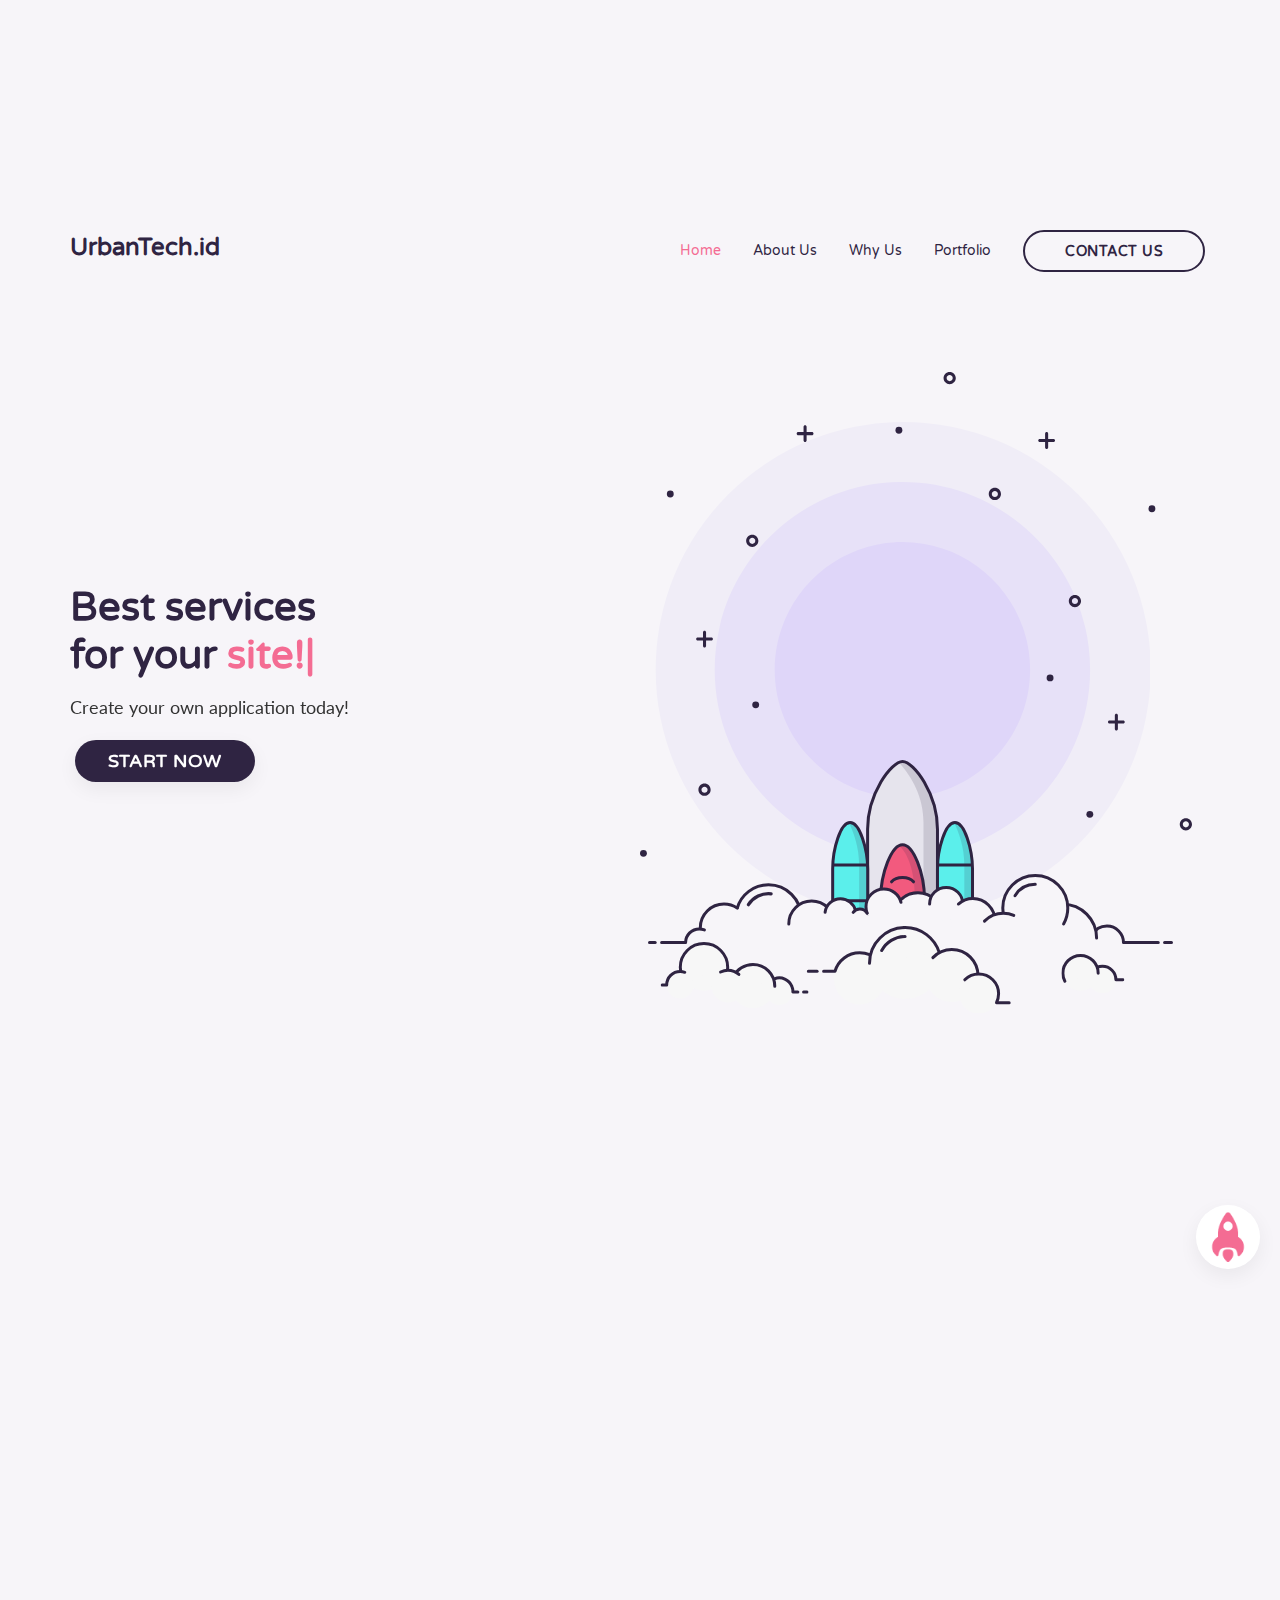
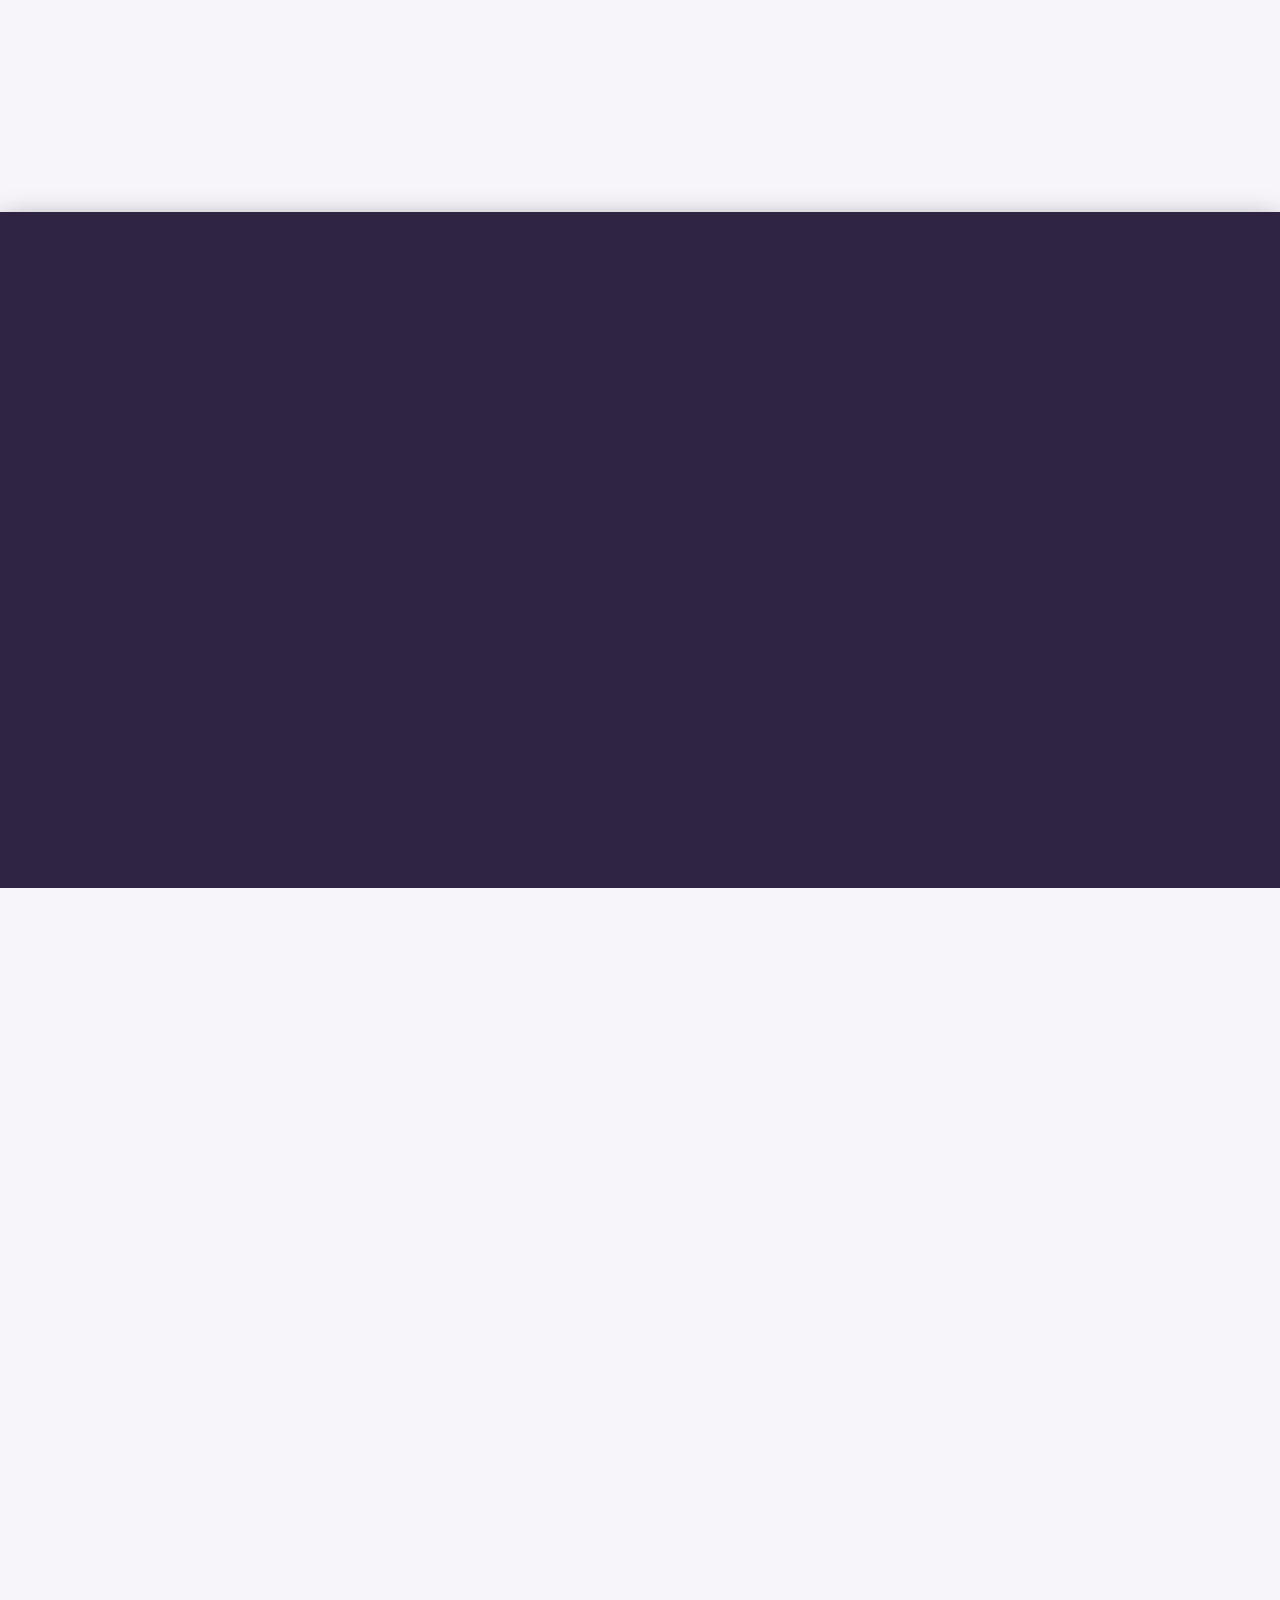
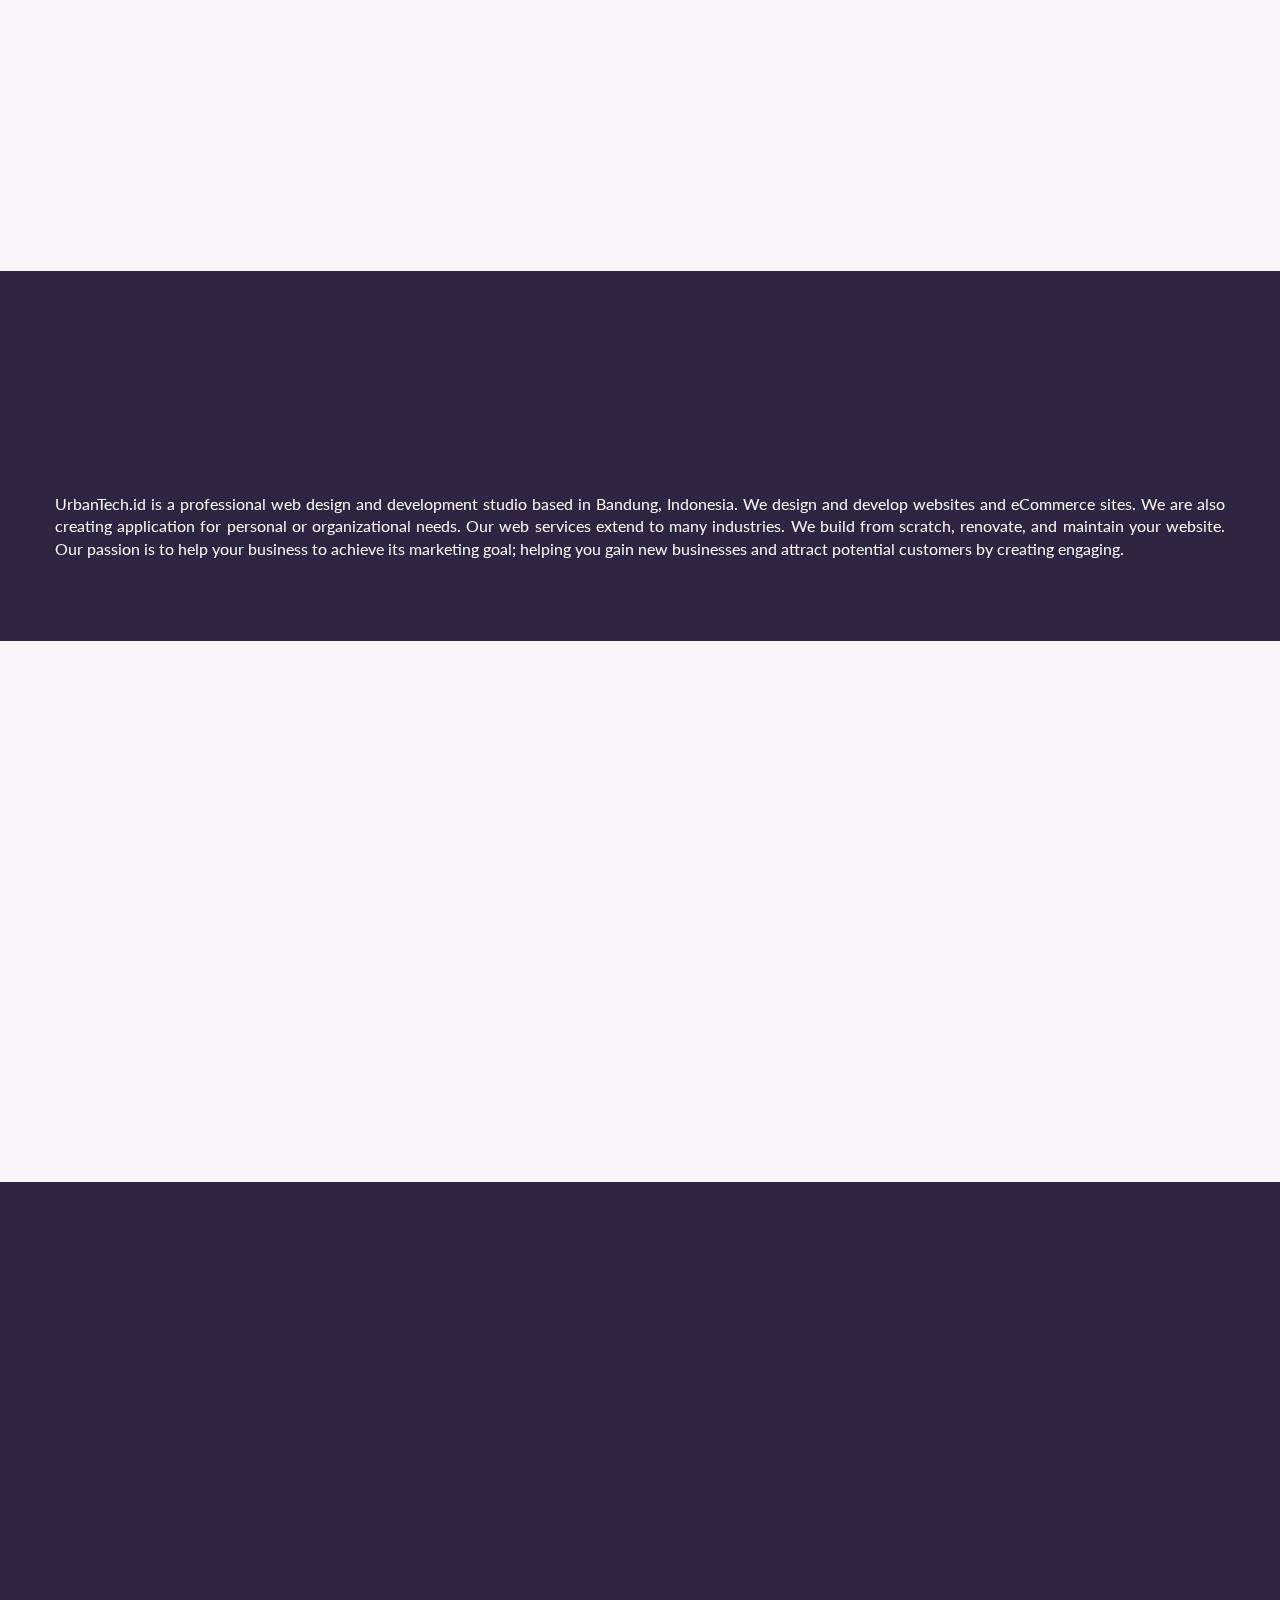
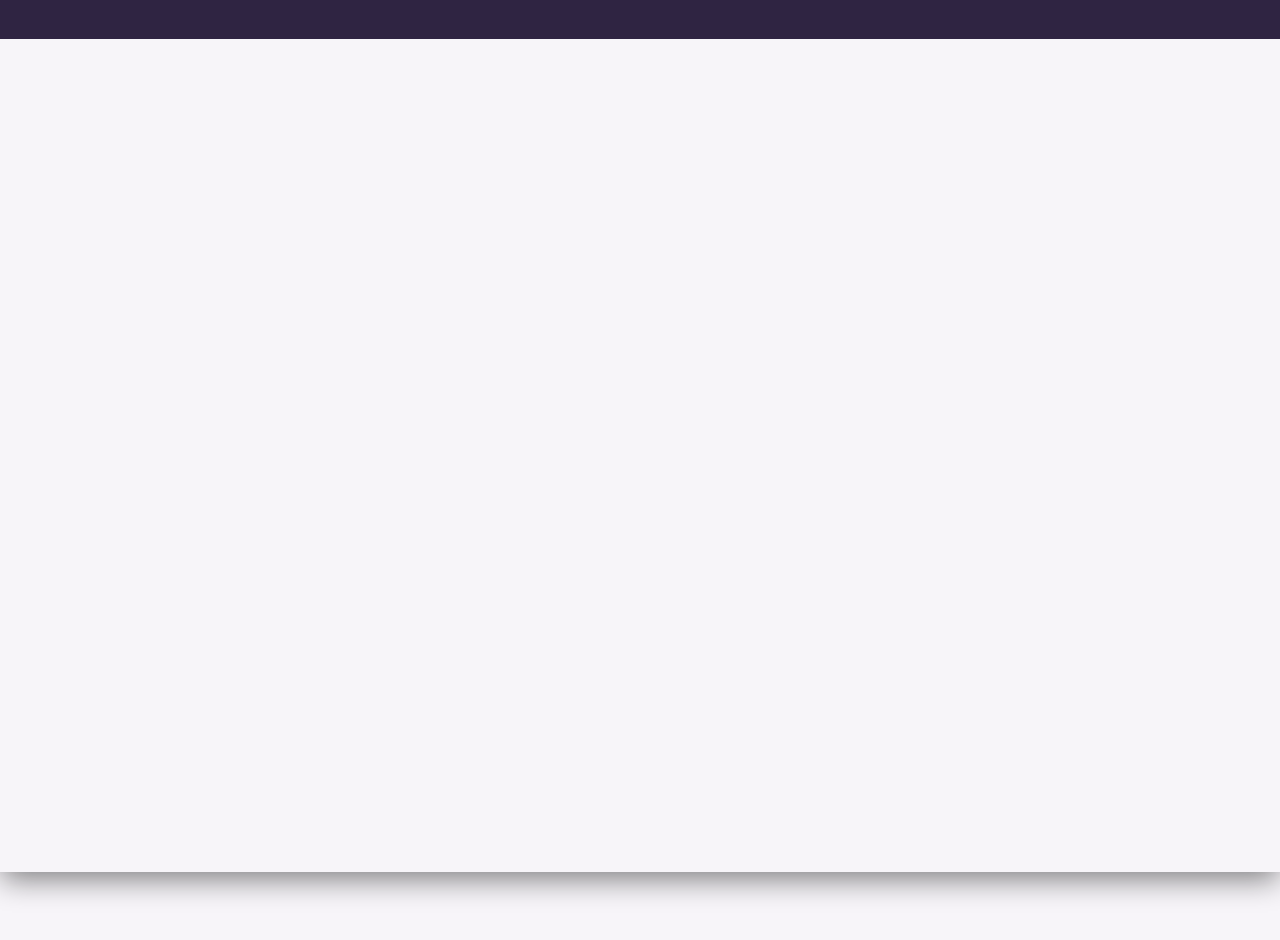
==== commit 24a99315: "updateurbantech" ====
--- a/index.html
+++ b/index.html
@@ -11,7 +11,8 @@
 9. News
 10. Footer
 11. Sroll Up Button
--------------------------------------------- -->
+-------------------------------------------- 
+-->
 
 <!DOCTYPE html>
 <html lang="en">
